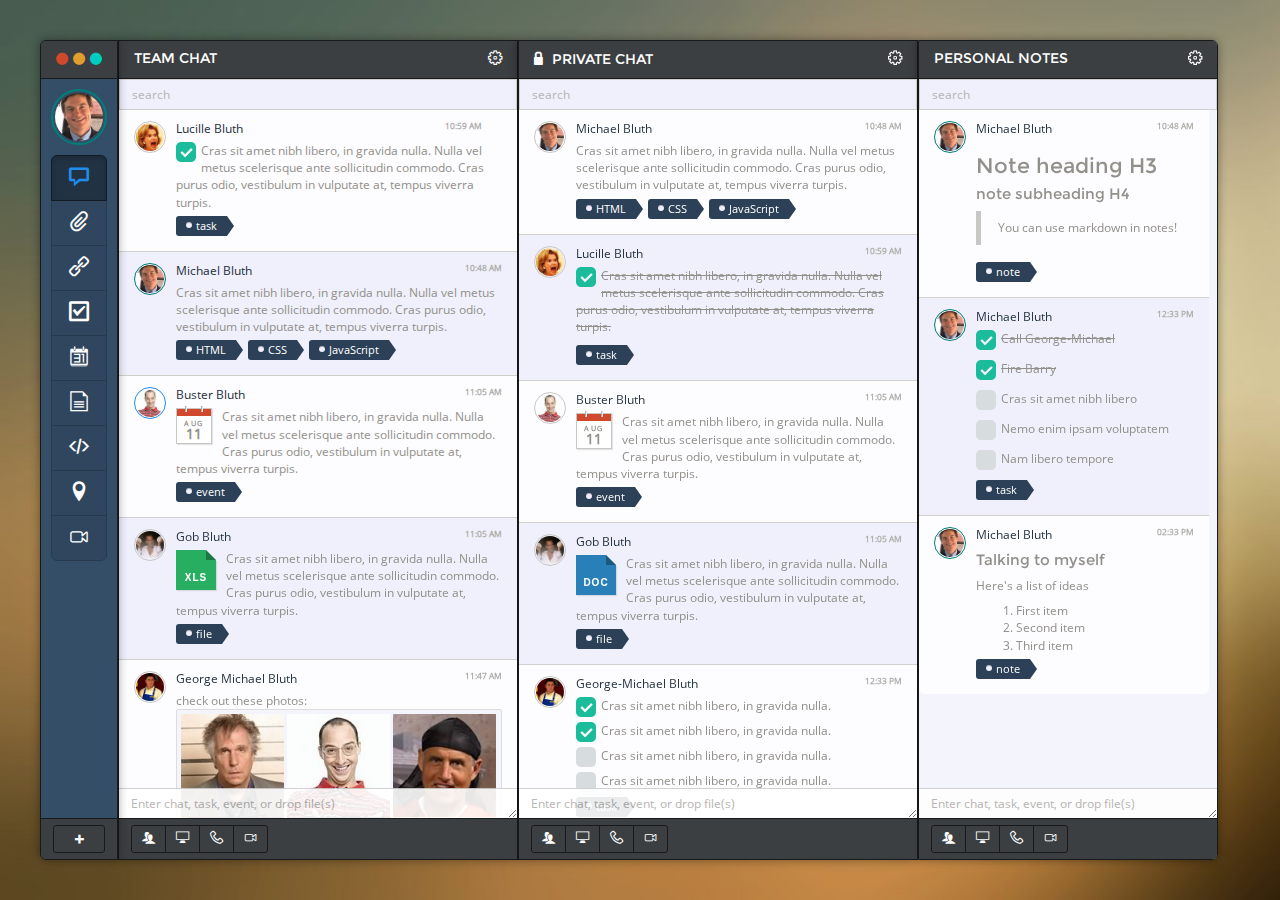
==== index.html @ 3a6a5def "Update new column and title" ====
<!DOCTYPE html>
<html lang="en">
<head>
	<meta charset="utf-8">
	<meta name="viewport" content="width=device-width, initial-scale=1.0">
	<meta name="description" content="">
	<meta name="author" content="">
	<title>Silo</title>
	<link href="assets/css/application.css" rel="stylesheet">
	
	<!-- HTML5 shim and Respond.js IE8 support of HTML5 elements and media queries -->
	<!--[if lt IE 9]>
	<script src="assets/js/html5shiv.js"></script>
	<script src="assets/js/respond/respond.min.js"></script>
	<![endif]-->
	<link rel="apple-touch-icon-precomposed" sizes="144x144" href="assets/ico/apple-touch-icon-144-precomposed.png">
	<link rel="apple-touch-icon-precomposed" sizes="114x114" href="assets/ico/apple-touch-icon-114-precomposed.png">
	<link rel="apple-touch-icon-precomposed" sizes="72x72" href="assets/ico/apple-touch-icon-72-precomposed.png">
	<link rel="apple-touch-icon-precomposed" href="assets/ico/apple-touch-icon-57-precomposed.png">
	<link href="assets/ico/favicon.png" rel="shortcut icon" type="image/x-icon" />
	<script src="assets/js/modernizr.custom.js"></script>
	<script src="https://google-code-prettify.googlecode.com/svn/loader/run_prettify.js?lang=css&skin=desert"></script>
</head>
<body class="no-touch">
	
	<!-- begin content -->
	<div class="content">
		
		<div id="sortable" class="row">
			<!-- begin column -->
			<div class="col-xs-sidebar">
				<div class="panel panel-inverse panel-primary-body">
					<div class="panel-heading clearfix">
						<div class="btn-toolbar btn-controls text-center">
							<div class="btn-group">
								<a href="#"><span aria-hidden="true" class="icon-circle-2 text-danger"></span></a>
							</div>
							<div class="btn-group">
								<a href="#"><span aria-hidden="true" class="icon-circle-2 text-warning"></span></a>
							</div>
							<div class="btn-group">
								<a href="#"><span aria-hidden="true" class="icon-circle-2 text-success-light"></span></a>
							</div>
						</div>
					</div>
					<div class="panel-body text-center" style="width:100%">
						<a href="#" class="panel-avatar">
							<img class="img-circle img-user img-active" src="assets/images/avatars/michael_128.jpg" width="100%" alt="...">
						</a>
						<div class="btn-group-vertical push-top-sm">
							<a href="#" class="btn btn-primary btn-lg active"><span aria-hidden="true" class="icon-bubble text-20"></span></a>
							<a href="#" class="btn btn-primary btn-lg"><span aria-hidden="true" class="icon-attachment text-20"></span></a>
							<a href="#" class="btn btn-primary btn-lg"><span aria-hidden="true" class="icon-link text-20"></span></a>
							<a href="#" class="btn btn-primary btn-lg"><span aria-hidden="true" class="icon-checkbox-checked-2 text-20"></span></a>
							<a href="#" class="btn btn-primary btn-lg"><span aria-hidden="true" class="icon-calendar text-20"></span></a>
							<a href="#" class="btn btn-primary btn-lg"><span aria-hidden="true" class="icon-file-3 text-20"></span></a>
							<a href="#" class="btn btn-primary btn-lg"><span aria-hidden="true" class="icon-code text-20"></span></a>
							<a href="#" class="btn btn-primary btn-lg"><span aria-hidden="true" class="icon-location text-20"></span></a>
							<a href="#" class="btn btn-primary btn-lg"><span aria-hidden="true" class="icon-camera text-20"></span></a>
						</div>
					</div>
					<div class="panel-footer">
						<div class="dropup">
							<a href=".slide-column" data-toggle="slide" class="btn btn-inverse btn-sm btn-block dropdown-toggle has-tooltip" title="New Silo" data-placement="bottom"><span aria-hidden="true" class="icon-plus text-md"></span></a>
						</div>
					</div>
				</div>
			</div>
			<!-- end column -->
			<!-- begin column -->
			<div class="col-xs-4 ui-state-default slide slide-column">
				<div class="panel panel-inverse">
					<div class="panel-heading clearfix">
						<div class="dropdown pull-right">
							<a data-toggle="dropdown" class="text-white" href="#"><span aria-hidden="true" class="icon-cog text-xl"></span></a>
							<ul class="dropdown-menu pull-right" role="menu" aria-labelledby="dLabel">
								<li><a href="#">Share Chat</a></li>
								<li><a href="#">Close Chat</a></li>
								<li class="divider"></li>
								<li><a href="#">Leave Chat</a></li>
							</ul>
						</div>
						<h3 class="panel-title">New Chat</h3>
					</div>
					<input type="search" placeholder="search" class="form-control" />
					<ul class="list-group list-group-striped papercut">
						<!-- begin item -->
						<li class="list-group-item list-group-item-1" style="display:none">
							<div class="media">
								<a href="#" class="pull-left">
									<img class="media-object img-circle img-default" src="assets/images/avatars/michael_128.jpg" width="32" alt="...">
								</a>
								<div class="media-body">
									<a href="#" class="text-date">10:48 AM</a>
									<a href="#" class="media-heading">Michael Bluth</a>
									<div class="media-text">
										Cras sit amet nibh libero, in gravida nulla. Nulla vel metus scelerisque ante sollicitudin commodo. Cras purus odio, vestibulum in vulputate at, tempus viverra turpis.
									</div>
									<ul class="tags">
										<li><a href="#" class="tag">HTML</a></li>
									</ul>
								</div>
							</div>
						</li>
						<!-- end item -->
					</ul>
					<textarea class="form-1 form-control magic-box" data-toggle="tooltip" data-placement="bottom" title="Use the @ sign for member names and # sign for tags" rows="5" placeholder="Enter chat, task, event, or drop file(s)"></textarea>
					<div class="datepick-2"></div>
					<div class="panel-footer">
						<div class="btn-group">
							<a href="#modal-users" data-toggle="modal" class="btn btn-inverse btn-sm has-tooltip" title="Add or remove users" data-placement="bottom"><span aria-hidden="true" class="icon-users text-xl"></span></a>
							<a href="#modal-users" data-toggle="modal" class="btn btn-inverse btn-sm has-tooltip" title="Share screen" data-placement="bottom"><span aria-hidden="true" class="icon-screen text-xl"></span></a>
							<a href="#modal-users" data-toggle="modal" class="btn btn-inverse btn-sm has-tooltip" title="Start hangout voice" data-placement="bottom"><span aria-hidden="true" class="icon-phone text-xl"></span></a>
							<a href="#modal-users" data-toggle="modal" class="btn btn-inverse btn-sm has-tooltip" title="Start hangout video" data-placement="bottom"><span aria-hidden="true" class="icon-camera text-xl"></span></a>
						</div>
					</div>
				</div>
			</div>
			<!-- end column -->
			<!-- begin column -->
			<div class="col-xs-4 ui-state-default">
				<div class="panel panel-inverse">
					<div class="panel-heading clearfix">
						<div class="dropdown pull-right">
							<a data-toggle="dropdown" class="text-white" href="#"><span aria-hidden="true" class="icon-cog text-xl"></span></a>
							<ul class="dropdown-menu pull-right" role="menu" aria-labelledby="dLabel">
								<li><a href="#">Share Chat</a></li>
								<li><a href="#">Close Chat</a></li>
								<li class="divider"></li>
								<li><a href="#">Leave Chat</a></li>
							</ul>
						</div>
						<h3 class="panel-title">Team Chat</h3>
					</div>
					<input type="search" placeholder="search" class="form-control" />
					<ul class="list-group list-group-striped papercut">
						<!-- begin item -->
						<li class="list-group-item">
							<div class="media">
								<a href="#" class="pull-left">
									<img class="media-object img-circle img-default" src="assets/images/avatars/lucille_128.jpg" width="32" alt="...">
								</a>
								<div class="media-body">
									<div class="dropdown pull-right">
										<a data-toggle="dropdown" class="btn btn-xs btn-none btn-details" href="#"><span aria-hidden="true" class="icon-angle-down"></span></a>
										<ul class="dropdown-menu pull-right text-md" role="menu" aria-labelledby="dLabel">
											<li><a href="#">Share Chat</a></li>
											<li><a href="#">Close Chat</a></li>
											<li class="divider"></li>
											<li><a href="#">Leave Chat</a></li>
										</ul>
									</div>
									<a href="#" class="text-date">10:59 AM</a>
									<a href="#" class="media-heading">Lucille Bluth</a>
									<div class="media-text">
										<input type="checkbox" checked />
										Cras sit amet nibh libero, in gravida nulla. Nulla vel metus scelerisque ante sollicitudin commodo. Cras purus odio, vestibulum in vulputate at, tempus viverra turpis.
									</div>
									<ul class="tags">
										<li><a href="#" class="tag">task</a></li>
									</ul>
								</div>
							</div>
						</li>
						<!-- end item -->
						<!-- begin item -->
						<li class="list-group-item">
							<div class="media">
								<a href="#" class="pull-left">
									<img class="media-object img-circle img-active" src="assets/images/avatars/michael_128.jpg" width="32" alt="...">
								</a>
								<div class="media-body">
									<a href="#" class="text-date">10:48 AM</a>
									<a href="#" class="media-heading">Michael Bluth</a>
									<div class="media-text">
										Cras sit amet nibh libero, in gravida nulla. Nulla vel metus scelerisque ante sollicitudin commodo. Cras purus odio, vestibulum in vulputate at, tempus viverra turpis.
									</div>
									<ul class="tags">
										<li><a href="#" class="tag">HTML</a></li>
										<li><a href="#" class="tag">CSS</a></li>
										<li><a href="#" class="tag">JavaScript</a></li>
									</ul>
								</div>
							</div>
						</li>
						<!-- end item -->
						<!-- begin item -->
						<li class="list-group-item">
							<div class="media">
								<a href="#" class="pull-left">
									<img class="media-object img-circle img-available" src="assets/images/avatars/buster_128.jpg" width="32" alt="...">
								</a>
								<div class="media-body">
									<a href="#" class="text-date">11:05 AM</a>
									<a href="#" class="media-heading">Buster Bluth</a>
									<div class="media-text">
										<div class="event pull-left">
											<span class="month">Aug</span>
											<span class="day">11</span>
											<span class="year">2013</span>
										</div>
										Cras sit amet nibh libero, in gravida nulla. Nulla vel metus scelerisque ante sollicitudin commodo. Cras purus odio, vestibulum in vulputate at, tempus viverra turpis.
									</div>
									<ul class="tags">
										<li><a href="#" class="tag">event</a></li>
									</ul>
								</div>
							</div>
						</li>
						<!-- end item -->
						<!-- begin item -->
						<li class="list-group-item">
							<div class="media">
								<a href="#" class="pull-left">
									<img class="media-object img-circle img-default" src="assets/images/avatars/gob_128.jpg" width="32" alt="...">
								</a>
								<div class="media-body">
									<a href="#" class="text-date">11:05 AM</a>
									<a href="#" class="media-heading">Gob Bluth</a>
									<div class="media-text">
										<a href="#" class="file-type file-type-xls pull-left">
											xls
										</a>
										Cras sit amet nibh libero, in gravida nulla. Nulla vel metus scelerisque ante sollicitudin commodo. Cras purus odio, vestibulum in vulputate at, tempus viverra turpis.
									</div>
									<ul class="tags">
										<li><a href="#" class="tag">file</a></li>
									</ul>
								</div>
							</div>
						</li>
						<!-- end item -->
						<!-- begin item -->
						<li class="list-group-item">
							<div class="media">
								<a href="#" class="pull-left">
									<img class="media-object img-circle img-default" src="assets/images/avatars/george-michael_128.jpg" width="32" alt="...">
								</a>
								<div class="media-body">
									<a href="#" class="text-date">11:47 AM</a>
									<a href="#" class="media-heading">George Michael Bluth</a>
									<div class="media-text">
										check out these photos:
										<div id="links" class="thumbnail">
											<a href="assets/images/avatars/barry_128.jpg" title="Barry">
												<img src="assets/images/avatars/barry_128.jpg" alt="Barry">
											</a>
											<a href="assets/images/avatars/buster_128.jpg" title="Buster">
												<img src="assets/images/avatars/buster_128.jpg" alt="Buster">
											</a>
											<a href="assets/images/avatars/george_128.jpg" title="George">
												<img src="assets/images/avatars/george_128.jpg" alt="George">
											</a>
											<a href="assets/images/avatars/george-michael_128.jpg" title="George Michael">
												<img src="assets/images/avatars/george-michael_128.jpg" alt="George Michael">
											</a>
											<a href="assets/images/avatars/gob_128.jpg" title="Gob">
												<img src="assets/images/avatars/gob_128.jpg" alt="Gob">
											</a>
											<a href="assets/images/avatars/lucille_128.jpg" title="Lucille">
												<img src="assets/images/avatars/lucille_128.jpg" alt="Lucille">
											</a>
											<a href="assets/images/avatars/tobias_128.jpg" title="Tobias">
												<img src="assets/images/avatars/tobias_128.jpg" alt="Tobias">
											</a>
											<a href="assets/images/avatars/maeby_128.jpg" title="Maeby">
												<img src="assets/images/avatars/maeby_128.jpg" alt="Maeby">
											</a>
										</div>
									</div>
								</div>
							</div>
						</li>
						<!-- end item -->
						<!-- begin item -->
						<li class="list-group-item">
							<div class="media">
								<a href="#" class="pull-left">
									<img class="media-object img-circle img-default" src="assets/images/avatars/george-michael_128.jpg" width="32" alt="...">
								</a>
								<div class="media-body">
									<a href="#" class="text-date">12:33 PM</a>
									<a href="#" class="media-heading">George-Michael Bluth</a>
									<div class="media-text">
										<ul class="list-unstyled list-tasks">
											<li>
												<input type="checkbox" checked />
												Cras sit amet nibh libero, in gravida nulla.
											</li>
											<li>
												<input type="checkbox" checked />
												Cras sit amet nibh libero, in gravida nulla.
											</li>
											<li>
												<input type="checkbox" />
												Cras sit amet nibh libero, in gravida nulla.
											</li>
											<li>
												<input type="checkbox" />
												Cras sit amet nibh libero, in gravida nulla.
											</li>
										</ul>
									</div>
									<ul class="tags">
										<li><a href="#" class="tag">task</a></li>
									</ul>
								</div>
							</div>
						</li>
						<!-- end item -->
						<!-- begin item -->
						<li class="list-group-item">
							<div class="media">
								<a href="#" class="pull-left">
									<img class="media-object img-circle img-available" src="assets/images/avatars/lucille_128.jpg" width="32" alt="...">
								</a>
								<div class="media-body">
									<div class="dropdown pull-right">
										<a data-toggle="dropdown" class="btn btn-xs btn-none btn-details" href="#"><span aria-hidden="true" class="icon-angle-down"></span></a>
										<ul class="dropdown-menu pull-right text-md" role="menu" aria-labelledby="dLabel">
											<li><a href="#">Share Chat</a></li>
											<li><a href="#">Close Chat</a></li>
											<li class="divider"></li>
											<li><a href="#">Leave Chat</a></li>
										</ul>
									</div>
									<a href="#" class="text-date">10:59 AM</a>
									<a href="#" class="media-heading">Lucille Bluth</a>
									<div class="media-text">
										<input type="checkbox" checked />
										Cras sit amet nibh libero, in gravida nulla. Nulla vel metus scelerisque ante sollicitudin commodo. Cras purus odio, vestibulum in vulputate at, tempus viverra turpis.
									</div>
									<ul class="tags">
										<li><a href="#" class="tag">task</a></li>
									</ul>
								</div>
							</div>
						</li>
						<!-- end item -->
						<!-- begin item -->
						<li class="list-group-item">
							<div class="media">
								<a href="#" class="pull-left">
									<img class="media-object img-circle img-active" src="assets/images/avatars/michael_128.jpg" width="32" alt="...">
								</a>
								<div class="media-body">
									<a href="#" class="text-date">10:47 AM</a>
									<a href="#" class="media-heading">Michael Bluth</a>
									<div class="media-text">
										he actually made a site:
										<div class="thumbnail">
											<div class="thumbnail-embed">
												<img src="http://www.panelsonpages.com/wp-content/uploads/2013/04/bob-loblaw.png" />
											</div>
											<div class="caption">
												<div>
													<a href="http://bobloblawslawblog.com/">Bob Loblaw's Law Blog</a>
												</div>
												<a href="http://bobloblawslawblog.com/" class="text-sm text-muted">bobloblawslawblog.com</a>
												<div class="text-muted text-sm">
													You don't need double talk; you need Bob Loblaw. Bob Loblaw is a no-nonsense attorney who is always in the company of his stenographer secretary who records all of his meetings.
												</div>
											</div>
										</div>
									</div>
									<ul class="tags">
										<li><a href="#" class="tag">HTML</a></li>
										<li><a href="#" class="tag">CSS</a></li>
										<li><a href="#" class="tag">JavaScript</a></li>
									</ul>
								</div>
							</div>
						</li>
						<!-- end item -->
						<!-- begin item -->
						<li class="list-group-item">
							<div class="media">
								<a href="#" class="pull-left">
									<img class="media-object img-circle img-default" src="assets/images/avatars/michael_128.jpg" width="32" alt="...">
								</a>
								<div class="media-body">
									<a href="#" class="text-date">10:48 AM</a>
									<a href="#" class="media-heading">Michael Bluth</a>
									<div class="media-text">
										Cras sit amet nibh libero, in gravida nulla. Nulla vel metus scelerisque ante sollicitudin commodo. Cras purus odio, vestibulum in vulputate at, tempus viverra turpis.
									</div>
									<ul class="tags">
										<li><a href="#" class="tag">HTML</a></li>
										<li><a href="#" class="tag">CSS</a></li>
										<li><a href="#" class="tag">JavaScript</a></li>
									</ul>
								</div>
							</div>
						</li>
						<!-- end item -->
						<!-- begin item -->
						<li class="list-group-item">
							<div class="media">
								<a href="#" class="pull-left">
									<img class="media-object img-circle img-default" src="assets/images/avatars/george-michael_128.jpg" width="32" alt="...">
								</a>
								<div class="media-body">
									<a href="#" class="text-date">11:02 AM</a>
									<a href="#" class="media-heading">George Michael Bluth</a>
									<div class="media-text">
										Here's some sample less css code:
										<pre class="prettyprint text-sm">
.event {
	background: #fff;
	border: 1px solid @gray-lighter;
	.box-shadow (1px 1px 1px  rgba(0,0,0, 0.1));
	font-size: 100%;
	font-weight: bold;
	margin-bottom: 0;
	float: left;
	position: relative;

	&.pull-left {
		margin-right: 5px;
	}
}</pre>
										<span style="display:none" class="clippy pull-right">
.event {
	background: #fff;
	border: 1px solid @gray-lighter;
	.box-shadow (1px 1px 1px  rgba(0,0,0, 0.1));
	font-size: 100%;
	font-weight: bold;
	margin-bottom: 0;
	float: left;
	position: relative;

	&.pull-left {
		margin-right: 5px;
	}
}
										</span>
									</div>
									<ul class="tags">
										<li><a href="#" class="tag">less</a></li>
										<li><a href="#" class="tag">css</a></li>
									</ul>
								</div>
							</div>
						</li>
						<!-- end item -->
						<!-- begin item -->
						<li class="list-group-item">
							<div class="media">
								<a href="#" class="pull-left">
									<img class="media-object img-circle img-default" src="assets/images/avatars/buster_128.jpg" width="32" alt="...">
								</a>
								<div class="media-body">
									<a href="#" class="text-date">11:05 AM</a>
									<a href="#" class="media-heading">Buster Bluth</a>
									<div class="media-text">
										<div class="event pull-left">
											<span class="month">Sep</span>
											<span class="day">21</span>
											<span class="year">2013</span>
										</div>
										Cras sit amet nibh libero, in gravida nulla. Nulla vel metus scelerisque ante sollicitudin commodo. Cras purus odio, vestibulum in vulputate at, tempus viverra turpis.
									</div>
									<ul class="tags">
										<li><a href="#" class="tag">event</a></li>
									</ul>
								</div>
							</div>
						</li>
						<!-- end item -->
						<!-- begin item -->
						<li class="list-group-item">
							<div class="media">
								<a href="#" class="pull-left">
									<img class="media-object img-circle img-default" src="assets/images/avatars/george_128.jpg" width="32" alt="...">
								</a>
								<div class="media-body">
									<a href="#" class="text-date">11:05 AM</a>
									<a href="#" class="media-heading">George Bluth</a>
									<div class="media-text">
										<a href="#" class="file-type file-type-ppt pull-left">
											ppt
										</a>
										Cras sit amet nibh libero, in gravida nulla. Nulla vel metus scelerisque ante sollicitudin commodo. Cras purus odio, vestibulum in vulputate at, tempus viverra turpis.
									</div>
									<ul class="tags">
										<li><a href="#" class="tag">file</a></li>
									</ul>
								</div>
							</div>
						</li>
						<!-- end item -->
					</ul>
					<textarea class="form-control magic-box" data-toggle="tooltip" data-placement="bottom" title="Use the @ sign for member names and # sign for tags" rows="5" placeholder="Enter chat, task, event, or drop file(s)"></textarea>
					<div class="datepick-1"></div>
					<div class="panel-footer">
						<div class="btn-group">
							<a href="#modal-users" data-toggle="modal" class="btn btn-inverse btn-sm has-tooltip" title="Add or remove users" data-placement="bottom"><span aria-hidden="true" class="icon-users text-xl"></span></a>
							<a href="#modal-users" data-toggle="modal" class="btn btn-inverse btn-sm has-tooltip" title="Share screen" data-placement="bottom"><span aria-hidden="true" class="icon-screen text-xl"></span></a>
							<a href="#modal-users" data-toggle="modal" class="btn btn-inverse btn-sm has-tooltip" title="Start hangout voice" data-placement="bottom"><span aria-hidden="true" class="icon-phone text-xl"></span></a>
							<a href="#modal-users" data-toggle="modal" class="btn btn-inverse btn-sm has-tooltip" title="Start hangout video" data-placement="bottom"><span aria-hidden="true" class="icon-camera text-xl"></span></a>
						</div>
					</div>
				</div>
			</div>
			<!-- end column -->
			<!-- begin column -->
			<div class="col-xs-4 ui-state-default">
				<div class="panel panel-inverse">
					<div class="panel-heading clearfix">
						<div class="dropdown pull-right">
							<a data-toggle="dropdown" class="text-white" href="#"><span aria-hidden="true" class="icon-cog text-xl"></span></a>
							<ul class="dropdown-menu pull-right" role="menu" aria-labelledby="dLabel">
								<li><a href="#">Share Chat</a></li>
								<li><a href="#">Close Chat</a></li>
								<li class="divider"></li>
								<li><a href="#">Leave Chat</a></li>
							</ul>
						</div>
						<h3 class="panel-title"><span aria-hidden="true" class="icon-lock"></span> Private Chat</h3>
					</div>
					<input type="search" placeholder="search" class="form-control" />
					<ul class="list-group list-group-striped papercut">
						<!-- begin item -->
						<li class="list-group-item">
							<div class="media">
								<a href="#" class="pull-left">
									<img class="media-object img-circle img-default" src="assets/images/avatars/michael_128.jpg" width="32" alt="...">
								</a>
								<div class="media-body">
									<a href="#" class="text-date">10:48 AM</a>
									<a href="#" class="media-heading">Michael Bluth</a>
									<div class="media-text">
										Cras sit amet nibh libero, in gravida nulla. Nulla vel metus scelerisque ante sollicitudin commodo. Cras purus odio, vestibulum in vulputate at, tempus viverra turpis.
									</div>
									<ul class="tags">
										<li><a href="#" class="tag">HTML</a></li>
										<li><a href="#" class="tag">CSS</a></li>
										<li><a href="#" class="tag">JavaScript</a></li>
									</ul>
								</div>
							</div>
						</li>
						<!-- end item -->
						<!-- begin item -->
						<li class="list-group-item">
							<div class="media">
								<a href="#" class="pull-left">
									<img class="media-object img-circle img-default" src="assets/images/avatars/lucille_128.jpg" width="32" alt="...">
								</a>
								<div class="media-body">
									<a href="#" class="text-date">10:59 AM</a>
									<a href="#" class="media-heading">Lucille Bluth</a>
									<div class="media-text">
										<label class="text-checked">
										<input type="checkbox" checked />
										Cras sit amet nibh libero, in gravida nulla. Nulla vel metus scelerisque ante sollicitudin commodo. Cras purus odio, vestibulum in vulputate at, tempus viverra turpis.
										</label>
									</div>
									<ul class="tags">
										<li><a href="#" class="tag">task</a></li>
									</ul>
								</div>
							</div>
						</li>
						<!-- end item -->
						<!-- begin item -->
						<li class="list-group-item">
							<div class="media">
								<a href="#" class="pull-left">
									<img class="media-object img-circle img-default" src="assets/images/avatars/buster_128.jpg" width="32" alt="...">
								</a>
								<div class="media-body">
									<a href="#" class="text-date">11:05 AM</a>
									<a href="#" class="media-heading">Buster Bluth</a>
									<div class="media-text">
										<div class="event pull-left">
											<span class="month">Aug</span>
											<span class="day">11</span>
											<span class="year">2013</span>
										</div>
										Cras sit amet nibh libero, in gravida nulla. Nulla vel metus scelerisque ante sollicitudin commodo. Cras purus odio, vestibulum in vulputate at, tempus viverra turpis.
									</div>
									<ul class="tags">
										<li><a href="#" class="tag">event</a></li>
									</ul>
								</div>
							</div>
						</li>
						<!-- end item -->
						<!-- begin item -->
						<li class="list-group-item">
							<div class="media">
								<a href="#" class="pull-left">
									<img class="media-object img-circle img-default" src="assets/images/avatars/gob_128.jpg" width="32" alt="...">
								</a>
								<div class="media-body">
									<a href="#" class="text-date">11:05 AM</a>
									<a href="#" class="media-heading">Gob Bluth</a>
									<div class="media-text">
										<a href="#" class="file-type file-type-doc pull-left">
											doc
										</a>
										Cras sit amet nibh libero, in gravida nulla. Nulla vel metus scelerisque ante sollicitudin commodo. Cras purus odio, vestibulum in vulputate at, tempus viverra turpis.
									</div>
									<ul class="tags">
										<li><a href="#" class="tag">file</a></li>
									</ul>
								</div>
							</div>
						</li>
						<!-- end item -->
						<!-- begin item -->
						<li class="list-group-item">
							<div class="media">
								<a href="#" class="pull-left">
									<img class="media-object img-circle img-default" src="assets/images/avatars/george-michael_128.jpg" width="32" alt="...">
								</a>
								<div class="media-body">
									<a href="#" class="text-date">12:33 PM</a>
									<a href="#" class="media-heading">George-Michael Bluth</a>
									<div class="media-text">
										<ul class="list-unstyled list-tasks">
											<li>
												<input type="checkbox" checked />
												Cras sit amet nibh libero, in gravida nulla.
											</li>
											<li>
												<input type="checkbox" checked />
												Cras sit amet nibh libero, in gravida nulla.
											</li>
											<li>
												<input type="checkbox" />
												Cras sit amet nibh libero, in gravida nulla.
											</li>
											<li>
												<input type="checkbox" />
												Cras sit amet nibh libero, in gravida nulla.
											</li>
										</ul>
									</div>
									<ul class="tags">
										<li><a href="#" class="tag">task</a></li>
									</ul>
								</div>
							</div>
						</li>
						<!-- end item -->
						<!-- begin item -->
						<li class="list-group-item">
							<div class="media">
								<a href="#" class="pull-left">
									<img class="media-object img-circle img-default" src="assets/images/avatars/lindsay_128.jpg" width="32" alt="...">
								</a>
								<div class="media-body">
									<a href="#" class="text-date">05:43 PM</a>
									<a href="#" class="media-heading">Lindsay Bluth</a>
									<div class="media-text">
										check out this awesome image:
										<div class="thumbnail">
											<div class="thumbnail-embed">
												<img src="http://www.weeatfilms.com/wp-content/uploads/2013/06/Gob-Tobias-and-Lindsay-in-Arrested-Development-Season-4.jpg" />
											</div>
											<div class="caption">
												<a href="http://www.weeatfilms.com/wp-content/uploads/2013/06/Gob-Tobias-and-Lindsay-in-Arrested-Development-Season-4.jpg" class="text-sm text-muted">http://www.weeatfilms.com/...Gob-Tobias-and-Lindsay-in-Arrested-Development-Season-4.jpg</a>
											</div>
										</div>
									</div>
									<ul class="tags">
										<li><a href="#" class="tag">task</a></li>
									</ul>
								</div>
							</div>
						</li>
						<!-- end item -->
					</ul>
					<textarea class="form-control magic-box" data-toggle="tooltip" data-placement="bottom" title="Use the @ sign for member names and # sign for tags" rows="5" placeholder="Enter chat, task, event, or drop file(s)"></textarea>
					<div class="datepick-2"></div>
					<div class="panel-footer">
						<div class="btn-group">
							<a href="#modal-users" data-toggle="modal" class="btn btn-inverse btn-sm has-tooltip" title="Add or remove users" data-placement="bottom"><span aria-hidden="true" class="icon-users text-xl"></span></a>
							<a href="#modal-users" data-toggle="modal" class="btn btn-inverse btn-sm has-tooltip" title="Share screen" data-placement="bottom"><span aria-hidden="true" class="icon-screen text-xl"></span></a>
							<a href="#modal-users" data-toggle="modal" class="btn btn-inverse btn-sm has-tooltip" title="Start hangout voice" data-placement="bottom"><span aria-hidden="true" class="icon-phone text-xl"></span></a>
							<a href="#modal-users" data-toggle="modal" class="btn btn-inverse btn-sm has-tooltip" title="Start hangout video" data-placement="bottom"><span aria-hidden="true" class="icon-camera text-xl"></span></a>
						</div>
					</div>
				</div>
			</div>
			<!-- end column -->
			<!-- begin column -->
			<div class="col-xs-3 ui-state-default">
				<div class="panel panel-inverse">
					<div class="panel-heading clearfix">
						<div class="dropdown pull-right">
							<a data-toggle="dropdown" class="text-white" href="#"><span aria-hidden="true" class="icon-cog text-xl"></span></a>
							<ul class="dropdown-menu pull-right" role="menu" aria-labelledby="dLabel">
								<li><a href="#">Share Chat</a></li>
								<li><a href="#">Close Chat</a></li>
								<li class="divider"></li>
								<li><a href="#">Leave Chat</a></li>
							</ul>
						</div>
						<h3 class="panel-title">Personal Notes</h3>
					</div>
					<input type="search" placeholder="search" class="form-control" />
					<ul class="list-group list-group-striped papercut">
						<!-- begin item -->
						<li class="list-group-item">
							<div class="media">
								<a href="#" class="pull-left">
									<img class="media-object img-circle img-active" src="assets/images/avatars/michael_128.jpg" width="32" alt="...">
								</a>
								<div class="media-body">
									<a href="#" class="text-date">10:48 AM</a>
									<a href="#" class="media-heading">Michael Bluth</a>
									<div class="media-text">
										<h3>Note heading H3</h3>
										<h4>note subheading H4</h4>
										<blockquote>You can use markdown in notes!</blockquote>
									</div>
									<ul class="tags">
										<li><a href="#" class="tag">note</a></li>
									</ul>
								</div>
							</div>
						</li>
						<!-- end item -->
						<!-- begin item -->
						<li class="list-group-item">
							<div class="media">
								<a href="#" class="pull-left">
									<img class="media-object img-circle img-active" src="assets/images/avatars/michael_128.jpg" width="32" alt="...">
								</a>
								<div class="media-body">
									<a href="#" class="text-date">12:33 PM</a>
									<a href="#" class="media-heading">Michael Bluth</a>
									<div class="media-text">
										<ul class="list-unstyled list-tasks">
											<li>
												<label class="text-checked">
													<input type="checkbox" checked />
													Call George-Michael
												</label>
											</li>
											<li>
												<label class="text-checked">
													<input type="checkbox" checked />
													Fire Barry
												</label>
											</li>
											<li>
												<label>
													<input type="checkbox" />
													Cras sit amet nibh libero
												</label>
											</li>
											<li>
												<label>
													<input type="checkbox" />
													Nemo enim ipsam voluptatem
												</label>
											</li>
											<li>
												<label>
													<input type="checkbox" />
													Nam libero tempore
												</label>
											</li>
										</ul>
									</div>
									<ul class="tags">
										<li><a href="#" class="tag">task</a></li>
									</ul>
								</div>
							</div>
						</li>
						<!-- end item -->
						<!-- begin item -->
						<li class="list-group-item">
							<div class="media">
								<a href="#" class="pull-left">
									<img class="media-object img-circle img-active" src="assets/images/avatars/michael_128.jpg" width="32" alt="...">
								</a>
								<div class="media-body">
									<a href="#" class="text-date">02:33 PM</a>
									<a href="#" class="media-heading">Michael Bluth</a>
									<div class="media-text">
										<h4>Talking to myself</h4>
										<p>Here's a list of ideas</p>
										<ol>
											<li>First item</li>
											<li>Second item</li>
											<li>Third item</li>
										</ol>
									</div>
									<ul class="tags">
										<li><a href="#" class="tag">note</a></li>
									</ul>
								</div>
							</div>
						</li>
						<!-- end item -->
					</ul>
					<textarea class="form-control magic-box" data-toggle="tooltip" data-placement="bottom" title="Use the @ sign for member names and # sign for tags" rows="5" placeholder="Enter chat, task, event, or drop file(s)"></textarea>
					<div class="datepick-2"></div>
					<div class="panel-footer">
						<div class="btn-group">
							<a href="#modal-users" data-toggle="modal" class="btn btn-inverse btn-sm has-tooltip" title="Add or remove users" data-placement="bottom"><span aria-hidden="true" class="icon-users text-xl"></span></a>
							<a href="#modal-users" data-toggle="modal" class="btn btn-inverse btn-sm has-tooltip" title="Share screen" data-placement="bottom"><span aria-hidden="true" class="icon-screen text-xl"></span></a>
							<a href="#modal-users" data-toggle="modal" class="btn btn-inverse btn-sm has-tooltip" title="Start hangout voice" data-placement="bottom"><span aria-hidden="true" class="icon-phone text-xl"></span></a>
							<a href="#modal-users" data-toggle="modal" class="btn btn-inverse btn-sm has-tooltip" title="Start hangout video" data-placement="bottom"><span aria-hidden="true" class="icon-camera text-xl"></span></a>
						</div>
					</div>
				</div>
			</div>
			<!-- end column -->
		</div>
	</div>
	<!-- end content -->

	<!-- begin sidebar -->
	<div class="sidebar">
		<div class="sidebar-heading">
			<a class="sidebar-toggle pull-right btn btn-none btn-lg"><span aria-hidden="true" class="icon-cancel-circle"></span></a>
			<a class="sidebar-brand" href="#"><span aria-hidden="true" class="icon-health icon-distilleree"></span> DISTILLER.ee</a>
		</div>
		<ul class="nav nav-stacked">
			<li class="active"><a href="index.html"><span aria-hidden="true" class="icon-dashboard text-primary"></span> Dashboard</a></li>
			<li class=""><a href="sources.html"><span aria-hidden="true" class="icon-cube4 text-danger"></span> Data Sources</a></li>
			<li class=""><a href="metrics.html"><span aria-hidden="true" class="icon-chart text-info"></span> Metrics</a></li>
			<li class=""><a href="users.html"><span aria-hidden="true" class="icon-users text-warning"></span> Users</a></li>
		</ul>
		<hr />
	</div>
	<!-- end sidebar -->

	<!-- begin modal -->
	<div class="modal fade modal-chat-1">
		<div class="modal-dialog">
			<div class="modal-content">
				<div class="modal-header">
					<div class="media">
						<a class="pull-left" href="#">
							<img class="media-object img-circle img-default" src="assets/images/avatars/tobias_128.jpg" alt="..." width="28">
						</a>
						<div class="media-body">
							<button type="button" class="close" data-dismiss="modal" aria-hidden="true">&times;</button>
							<h4>Tobias Funke</h4>
						</div>
					</div>
				</div>
				<div class="modal-body">
					<h5 class="text-large">Well, Michael, you really are quite the Cupid, aren’t you? I tell you, you can sink your arrow into my buttocks any time.</h5>
					<div class="text-muted">12:48 PM - 9/09/2013</div>
				</div>
			</div>
		</div>
	</div>
	<!-- end modal -->
	<script src="assets/js/jquery.js"></script>
	<script src="assets/js/bootstrap.min.js"></script>
	<script src="assets/js/application.js"></script>

	<script>
		$(".form-1").focusout(function(){
			$('.list-group-item-1').toggle()
			event.preventDefault();
		});
	</script>

	<link href="assets/icheck/flat/green.css" rel="stylesheet">
	<script src="assets/js/jquery.icheck.min.js"></script>
	<script>
	$(document).ready(function(){
		$('input[type=checkbox], input[type=radio]').iCheck({
			checkboxClass: 'icheckbox_flat-green',
			radioClass: 'iradio_flat-green',
			increaseArea: '20%' // optional
		});
	});
	</script>
	<script>
		$("label").click(function(){
			$(this).toggleClass("text-checked");
		});
	</script>
	<link href="assets/css/stroll.min.css" rel="stylesheet">
	<script src="assets/js/stroll.min.js"></script>
	<script>
		$(function() {
			stroll.bind( '.list-group' );
		});
	</script>

	<script src="assets/js/jquery-ui.custom.min.js"></script>
	<script>
		$(function() {
			$( "#sortable" ).sortable({ handle: ".panel-heading" });
			$( "#sortable" ).disableSelection();
		});
	</script>
</body>
</html>
---- assets/icheck/flat/green.css ----
/* iCheck plugin Flat skin, green
----------------------------------- */
.icheckbox_flat-green,
.iradio_flat-green {
    display: block;
    margin: 0;
    padding: 0;
    width: 20px;
    height: 20px;
    background: url(green.png) no-repeat;
    border: none;
    cursor: pointer;
}

.icheckbox_flat-green {
    background-position: 0 0;
}
    .icheckbox_flat-green.checked {
        background-position: -22px 0;
    }
    .icheckbox_flat-green.disabled {
        background-position: -44px 0;
        cursor: default;
    }
    .icheckbox_flat-green.checked.disabled {
        background-position: -66px 0;
    }

.iradio_flat-green {
    background-position: -88px 0;
}
    .iradio_flat-green.checked {
        background-position: -110px 0;
    }
    .iradio_flat-green.disabled {
        background-position: -132px 0;
        cursor: default;
    }
    .iradio_flat-green.checked.disabled {
        background-position: -154px 0;
    }

/* Retina support */
@media only screen and (-webkit-min-device-pixel-ratio: 1.5),
       only screen and (-moz-min-device-pixel-ratio: 1.5),
       only screen and (-o-min-device-pixel-ratio: 3/2),
       only screen and (min-device-pixel-ratio: 1.5) {
    .icheckbox_flat-green,
    .iradio_flat-green {
        background-image: url(green@2x.png);
        -webkit-background-size: 176px 22px;
        background-size: 176px 22px;
    }
}
---- assets/css/stroll.min.css ----
/*!
 * stroll.js 1.2 - CSS scroll effects
 * http://lab.hakim.se/scroll-effects
 * MIT licensed
 * 
 * Copyright (C) 2012 Hakim El Hattab, http://hakim.se
 */.cards{-webkit-perspective:300px;-moz-perspective:300px;-ms-perspective:300px;-o-perspective:300px;perspective:300px;-webkit-perspective-origin:50% 50%;-moz-perspective-origin:50% 50%;-ms-perspective-origin:50% 50%;-o-perspective-origin:50% 50%;perspective-origin:50% 50%}
.cards li{-webkit-transition:all 600ms ease;-moz-transition:all 600ms ease;-ms-transition:all 600ms ease;-o-transition:all 600ms ease;transition:all 600ms ease;-webkit-transform-origin:100% 50%;-moz-transform-origin:100% 50%;-ms-transform-origin:100% 50%;-o-transform-origin:100% 50%;transform-origin:100% 50%}
.cards li.past{-webkit-transform:translate3d(0,-100px,-100px) rotateX(-90deg);-moz-transform:translate3d(0,-100px,-100px) rotateX(-90deg);-ms-transform:translate3d(0,-100px,-100px) rotateX(-90deg);-o-transform:translate3d(0,-100px,-100px) rotateX(-90deg);transform:translate3d(0,-100px,-100px) rotateX(-90deg)}
.cards li.future{-webkit-transform:translate3d(0,100px,-100px) rotateX(90deg);-moz-transform:translate3d(0,100px,-100px) rotateX(90deg);-ms-transform:translate3d(0,100px,-100px) rotateX(90deg);-o-transform:translate3d(0,100px,-100px) rotateX(90deg);transform:translate3d(0,100px,-100px) rotateX(90deg)}
.grow li{-webkit-transition:all 600ms ease;-moz-transition:all 600ms ease;-ms-transition:all 600ms ease;-o-transition:all 600ms ease;transition:all 600ms ease;-webkit-transform-origin:50% 50%;-moz-transform-origin:50% 50%;-ms-transform-origin:50% 50%;-o-transform-origin:50% 50%;transform-origin:50% 50%}
.grow li.past{-webkit-transform:scale(0.01);-moz-transform:scale(0.01);-ms-transform:scale(0.01);-o-transform:scale(0.01);transform:scale(0.01)}.grow li.future{-webkit-transform:scale(0.01);-moz-transform:scale(0.01);-ms-transform:scale(0.01);-o-transform:scale(0.01);transform:scale(0.01)}
.flip{-webkit-perspective:400px;-moz-perspective:400px;-ms-perspective:400px;-o-perspective:400px;perspective:400px;-webkit-perspective-origin:50% 50%;-moz-perspective-origin:50% 50%;-ms-perspective-origin:50% 50%;-o-perspective-origin:50% 50%;perspective-origin:50% 50%}
.flip li{-webkit-transition:all 600ms ease,opacity 300ms ease;-moz-transition:all 600ms ease;-ms-transition:all 600ms ease,opacity 300ms ease;-o-transition:all 600ms ease,opacity 300ms ease;transition:all 600ms ease,opacity 300ms ease;-webkit-transform-origin:0 0;-moz-transform-origin:0 0;-ms-transform-origin:0 0;-o-transform-origin:0 0;transform-origin:0 0}
.flip li.past{opacity:0;-webkit-transform-origin:0 100%;-moz-transform-origin:0 100%;-ms-transform-origin:0 100%;-o-transform-origin:0 100%;transform-origin:0 100%;-webkit-transform:rotateX(80deg);-moz-transform:rotateX(80deg);-ms-transform:rotateX(80deg);-o-transform:rotateX(80deg);transform:rotateX(80deg)}
.flip li.future{opacity:0;-webkit-transform:rotateX(-80deg);-moz-transform:rotateX(-80deg);-ms-transform:rotateX(-80deg);-o-transform:rotateX(-80deg);transform:rotateX(-80deg)}
.fly{-webkit-perspective:400px;-moz-perspective:400px;-ms-perspective:400px;-o-perspective:400px;perspective:400px;-webkit-perspective-origin:50% 50%;-moz-perspective-origin:50% 50%;-ms-perspective-origin:50% 50%;-o-perspective-origin:50% 50%;perspective-origin:50% 50%}
.fly li{-webkit-transition:all 600ms ease,opacity 300ms ease;-moz-transition:all 600ms ease;-ms-transition:all 600ms ease,opacity 300ms ease;-o-transition:all 600ms ease,opacity 300ms ease;transition:all 600ms ease,opacity 300ms ease;-webkit-transform-origin:50% 50% -50px;-moz-transform-origin:50% 50% -50px;-ms-transform-origin:50% 50% -50px;-o-transform-origin:50% 50% -50px;transform-origin:50% 50% -50px}
.fly li.past{opacity:0;-webkit-transform:rotateX(180deg);-moz-transform:rotateX(180deg);-ms-transform:rotateX(180deg);-o-transform:rotateX(180deg);transform:rotateX(180deg)}
.fly li.future{opacity:0;-webkit-transform:rotateX(-180deg);-moz-transform:rotateX(-180deg);-ms-transform:rotateX(-180deg);-o-transform:rotateX(-180deg);transform:rotateX(-180deg)}
.fly-simplified{-webkit-perspective:300px;-moz-perspective:300px;-ms-perspective:300px;-o-perspective:300px;perspective:300px;-webkit-perspective-origin:50% 50%;-moz-perspective-origin:50% 50%;-ms-perspective-origin:50% 50%;-o-perspective-origin:50% 50%;perspective-origin:50% 50%}
.fly-simplified li{-webkit-transition:all 600ms ease;-moz-transition:all 600ms ease;-ms-transition:all 600ms ease;-o-transition:all 600ms ease;transition:all 600ms ease;-webkit-transform-origin:100% 50%;-moz-transform-origin:100% 50%;-ms-transform-origin:100% 50%;-o-transform-origin:100% 50%;transform-origin:100% 50%}
.fly-simplified li.past{-webkit-transform:translate3d(0,-100px,-100px) rotateX(90deg);-moz-transform:translate3d(0,-100px,-100px) rotateX(90deg);-ms-transform:translate3d(0,-100px,-100px) rotateX(90deg);-o-transform:translate3d(0,-100px,-100px) rotateX(90deg);transform:translate3d(0,-100px,-100px) rotateX(90deg)}
.fly-simplified li.future{-webkit-transform:translate3d(0,100px,-100px) rotateX(-90deg);-moz-transform:translate3d(0,100px,-100px) rotateX(-90deg);-ms-transform:translate3d(0,100px,-100px) rotateX(-90deg);-o-transform:translate3d(0,100px,-100px) rotateX(-90deg);transform:translate3d(0,100px,-100px) rotateX(-90deg)}
.fly-reverse{-webkit-perspective:400px;-moz-perspective:400px;-ms-perspective:400px;-o-perspective:400px;perspective:400px;-webkit-perspective-origin:50% 50%;-moz-perspective-origin:50% 50%;-ms-perspective-origin:50% 50%;-o-perspective-origin:50% 50%;perspective-origin:50% 50%}
.fly-reverse li{-webkit-transition:all 600ms ease,opacity 300ms ease;-moz-transition:all 600ms ease;-ms-transition:all 600ms ease,opacity 300ms ease;-o-transition:all 600ms ease,opacity 300ms ease;transition:all 600ms ease,opacity 300ms ease;-webkit-transform-origin:50% 50% -50px;-moz-transform-origin:50% 50% -50px;-ms-transform-origin:50% 50% -50px;-o-transform-origin:50% 50% -50px;transform-origin:50% 50% -50px}
.fly-reverse li.past{opacity:0;-webkit-transform:rotateX(-180deg);-moz-transform:rotateX(-180deg);-ms-transform:rotateX(-180deg);-o-transform:rotateX(-180deg);transform:rotateX(-180deg)}
.fly-reverse li.future{opacity:0;-webkit-transform:rotateX(180deg);-moz-transform:rotateX(180deg);-ms-transform:rotateX(180deg);-o-transform:rotateX(180deg);transform:rotateX(180deg)}
.skew{-webkit-perspective:600px;-moz-perspective:600px;-ms-perspective:600px;-o-perspective:600px;perspective:600px;-webkit-perspective-origin:0 50%;-moz-perspective-origin:0 50%;-ms-perspective-origin:0 50%;-o-perspective-origin:0 50%;perspective-origin:0 50%}
.skew li{-webkit-transition:all 600ms ease,opacity 200ms ease;-moz-transition:all 600ms ease;-ms-transition:all 600ms ease;-o-transition:all 600ms ease;transition:all 600ms ease;-webkit-transform-origin:0 0;-moz-transform-origin:0 0;-ms-transform-origin:0 0;-o-transform-origin:0 0;transform-origin:0 0}
.skew li.past{-webkit-transform:skewY(30deg);-moz-transform:skewY(30deg);-ms-transform:skewY(30deg);-o-transform:skewY(30deg);transform:skewY(30deg)}.skew li.future{z-index:0;-webkit-transform:skewY(-30deg);-moz-transform:skewY(-30deg);-ms-transform:skewY(-30deg);-o-transform:skewY(-30deg);transform:skewY(-30deg)}
.helix{-webkit-perspective:600px;-moz-perspective:600px;-ms-perspective:600px;-o-perspective:600px;perspective:600px;-webkit-perspective-origin:50% 50%;-moz-perspective-origin:50% 50%;-ms-perspective-origin:50% 50%;-o-perspective-origin:50% 50%;perspective-origin:50% 50%}
.helix li{-webkit-transition:all 600ms ease,opacity 200ms ease;-moz-transition:all 600ms ease;-ms-transition:all 600ms ease,opacity 200ms ease;-o-transition:all 600ms ease,opacity 200ms ease;transition:all 600ms ease,opacity 200ms ease;-webkit-transform-origin:50% 50%;-moz-transform-origin:50% 50%;-ms-transform-origin:50% 50%;-o-transform-origin:50% 50%;transform-origin:50% 50%}
.helix li.past{opacity:0;-webkit-transform:rotateY(180deg);-moz-transform:rotateY(180deg);-ms-transform:rotateY(180deg);-o-transform:rotateY(180deg);transform:rotateY(180deg)}
.helix li.future{opacity:0;-webkit-transform:rotateY(-180deg);-moz-transform:rotateY(-180deg);-ms-transform:rotateY(-180deg);-o-transform:rotateY(-180deg);transform:rotateY(-180deg)}
.wave li{-webkit-transition:all 600ms cubic-bezier(0.260,0.860,0.440,0.985);-moz-transition:all 600ms cubic-bezier(0.260,0.860,0.440,0.985);-ms-transition:all 600ms cubic-bezier(0.260,0.860,0.440,0.985);-o-transition:all 600ms cubic-bezier(0.260,0.860,0.440,0.985);transition:all 600ms cubic-bezier(0.260,0.860,0.440,0.985)}
.wave li.past{-webkit-transform:translateX(-70%);-moz-transform:translateX(-70%);-ms-transform:translateX(-70%);-o-transform:translateX(-70%);transform:translateX(-70%)}
.wave li.future{-webkit-transform:translateX(-70%);-moz-transform:translateX(-70%);-ms-transform:translateX(-70%);-o-transform:translateX(-70%);transform:translateX(-70%)}
.fan li{-webkit-transition:all 600ms cubic-bezier(0.390,0.575,0.565,1.000);-moz-transition:all 600ms cubic-bezier(0.390,0.575,0.565,1.000);-ms-transition:all 600ms cubic-bezier(0.390,0.575,0.565,1.000);-o-transition:all 600ms cubic-bezier(0.390,0.575,0.565,1.000);transition:all 600ms cubic-bezier(0.390,0.575,0.565,1.000);-webkit-transform-origin:0 0;-moz-transform-origin:0 0;-ms-transform-origin:0 0;-o-transform-origin:0 0;transform-origin:0 0}
.fan li.past{-webkit-transform:rotate(-60deg);-moz-transform:rotate(-60deg);-ms-transform:rotate(-60deg);-o-transform:rotate(-60deg);transform:rotate(-60deg)}
.fan li.future{-webkit-transform:rotate(70deg);-moz-transform:rotate(70deg);-ms-transform:rotate(70deg);-o-transform:rotate(70deg);transform:rotate(70deg)}
.tilt{-webkit-perspective:800px;-moz-perspective:800px;-ms-perspective:800px;-o-perspective:800px;perspective:800px;-webkit-perspective-origin:50% 50%;-moz-perspective-origin:50% 50%;-ms-perspective-origin:50% 50%;-o-perspective-origin:50% 50%;perspective-origin:50% 50%}
.tilt li{position:relative;-webkit-transition:all 1000ms cubic-bezier(0.260,0.860,0.440,0.985),opacity 300ms ease;-moz-transition:all 1000ms cubic-bezier(0.260,0.860,0.440,0.985);-ms-transition:all 1000ms cubic-bezier(0.260,0.860,0.440,0.985),opacity 300ms ease;-o-transition:all 1000ms cubic-bezier(0.260,0.860,0.440,0.985),opacity 300ms ease;transition:all 1000ms cubic-bezier(0.260,0.860,0.440,0.985),opacity 300ms ease}
.tilt li.past{opacity:0;-webkit-transform:translateY(100%) translateZ(-200px);-moz-transform:translateY(100%) translateZ(-200px);-ms-transform:translateY(100%) translateZ(-200px);-o-transform:translateY(100%) translateZ(-200px);transform:translateY(100%) translateZ(-200px)}
.tilt li.future{opacity:0;-webkit-transform:translateY(-100%) translateZ(-200px);-moz-transform:translateY(-100%) translateZ(-200px);-ms-transform:translateY(-100%) translateZ(-200px);-o-transform:translateY(-100%) translateZ(-200px);transform:translateY(-100%) translateZ(-200px)}
.curl{-webkit-perspective:600px;-moz-perspective:600px;-ms-perspective:600px;-o-perspective:600px;perspective:600px;-webkit-perspective-origin:0 50%;-moz-perspective-origin:0 50%;-ms-perspective-origin:0 50%;-o-perspective-origin:0 50%;perspective-origin:0 50%}
.curl li{-webkit-transition:all 600ms ease,opacity 200ms ease;-moz-transition:all 600ms ease;-ms-transition:all 600ms ease,opacity 200ms ease;-o-transition:all 600ms ease,opacity 200ms ease;transition:all 600ms ease,opacity 200ms ease;-webkit-transform-origin:0 0;-moz-transform-origin:0 0;-ms-transform-origin:0 0;-o-transform-origin:0 0;transform-origin:0 0;-webkit-backface-visibility:hidden;-moz-backface-visibility:hidden;-ms-backface-visibility:hidden;-o-backface-visibility:hidden;backface-visibility:hidden}
.curl li.past{opacity:0;-webkit-transform:rotateY(90deg);-moz-transform:rotateY(90deg);-ms-transform:rotateY(90deg);-o-transform:rotateY(90deg);transform:rotateY(90deg)}
.curl li.future{opacity:0;-webkit-transform:rotateY(90deg);-moz-transform:rotateY(90deg);-ms-transform:rotateY(90deg);-o-transform:rotateY(90deg);transform:rotateY(90deg)}
.papercut{-webkit-perspective:600px;-moz-perspective:600px;-ms-perspective:600px;-o-perspective:600px;perspective:600px;-webkit-perspective-origin:0;-moz-perspective-origin:0;-ms-perspective-origin:0;-o-perspective-origin:0;perspective-origin:0}
.papercut li{-webkit-transition:all 600ms ease;-moz-transition:all 600ms ease;-ms-transition:all 600ms ease;-o-transition:all 600ms ease;transition:all 600ms ease;-webkit-transform-origin:0 0;-moz-transform-origin:0 0;-ms-transform-origin:0 0;-o-transform-origin:0 0;transform-origin:0 0}
.papercut li.past{-webkit-transform:skewY(-30deg);-moz-transform:skewY(-30deg);-ms-transform:skewY(-30deg);-o-transform:skewY(-30deg);transform:skewY(-30deg)}
.papercut li.future{-webkit-transform:skewY(30deg);-moz-transform:skewY(30deg);-ms-transform:skewY(30deg);-o-transform:skewY(30deg);transform:skewY(30deg)}
.zipper li{-webkit-transition:all 600ms cubic-bezier(0.390,0.575,0.565,1.000);-moz-transition:all 600ms cubic-bezier(0.390,0.575,0.565,1.000);-ms-transition:all 600ms cubic-bezier(0.390,0.575,0.565,1.000);-o-transition:all 600ms cubic-bezier(0.390,0.575,0.565,1.000);transition:all 600ms cubic-bezier(0.390,0.575,0.565,1.000);-webkit-transform-origin:50% 0;-moz-transform-origin:50% 0;-ms-transform-origin:50% 0;-o-transform-origin:50% 0;transform-origin:50% 0}
.zipper li.past:nth-child(odd),.zipper li.future:nth-child(odd){-webkit-transform:translateX(80%);-moz-transform:translateX(80%);-ms-transform:translateX(80%);-o-transform:translateX(80%);transform:translateX(80%)}
.zipper li.past:nth-child(even),.zipper li.future:nth-child(even){-webkit-transform:translateX(-80%);-moz-transform:translateX(-80%);-ms-transform:translateX(-80%);-o-transform:translateX(-80%);transform:translateX(-80%)}
.fade li{-webkit-transition:opacity .35s ease-in-out;-moz-transition:opacity .35s ease-in-out;-ms-transition:opacity .35s ease-in-out;-o-transition:opacity .35s ease-in-out;transition:opacity .35s ease-in-out}
.fade li.past{opacity:0}.fade li.future{opacity:0}.twirl{-webkit-perspective:400px;-moz-perspective:400px;-ms-perspective:400px;-o-perspective:400px;perspective:400px;-webkit-perspective-origin:50% 50%;-moz-perspective-origin:50% 50%;-ms-perspective-origin:50% 50%;-o-perspective-origin:50% 50%;perspective-origin:50% 50%}
.twirl li{-webkit-transition:all 600ms ease,opacity 200ms ease;-moz-transition:all 600ms ease;-ms-transition:all 600ms ease,opacity 200ms ease;-o-transition:all 600ms ease,opacity 200ms ease;transition:all 600ms ease,opacity 200ms ease;-webkit-transform-origin:50% 50%;-moz-transform-origin:50% 50%;-ms-transform-origin:50% 50%;-o-transform-origin:50% 50%;transform-origin:50% 50%}
.twirl li.past{opacity:0;-webkit-transform:rotate3d(80,-70,10,180deg);-moz-transform:rotate3d(80,70,10,180deg);-ms-transform:rotate3d(80,70,10,180deg);-o-transform:rotate3d(80,70,10,180deg);transform:rotate3d(80,70,10,180deg)}
.twirl li.future{opacity:0;-webkit-transform:rotate3d(80,70,10,-180deg);-moz-transform:rotate3d(80,70,10,-180deg);-ms-transform:rotate3d(80,70,10,-180deg);-o-transform:rotate3d(80,70,10,-180deg);transform:rotate3d(80,70,10,-180deg)}
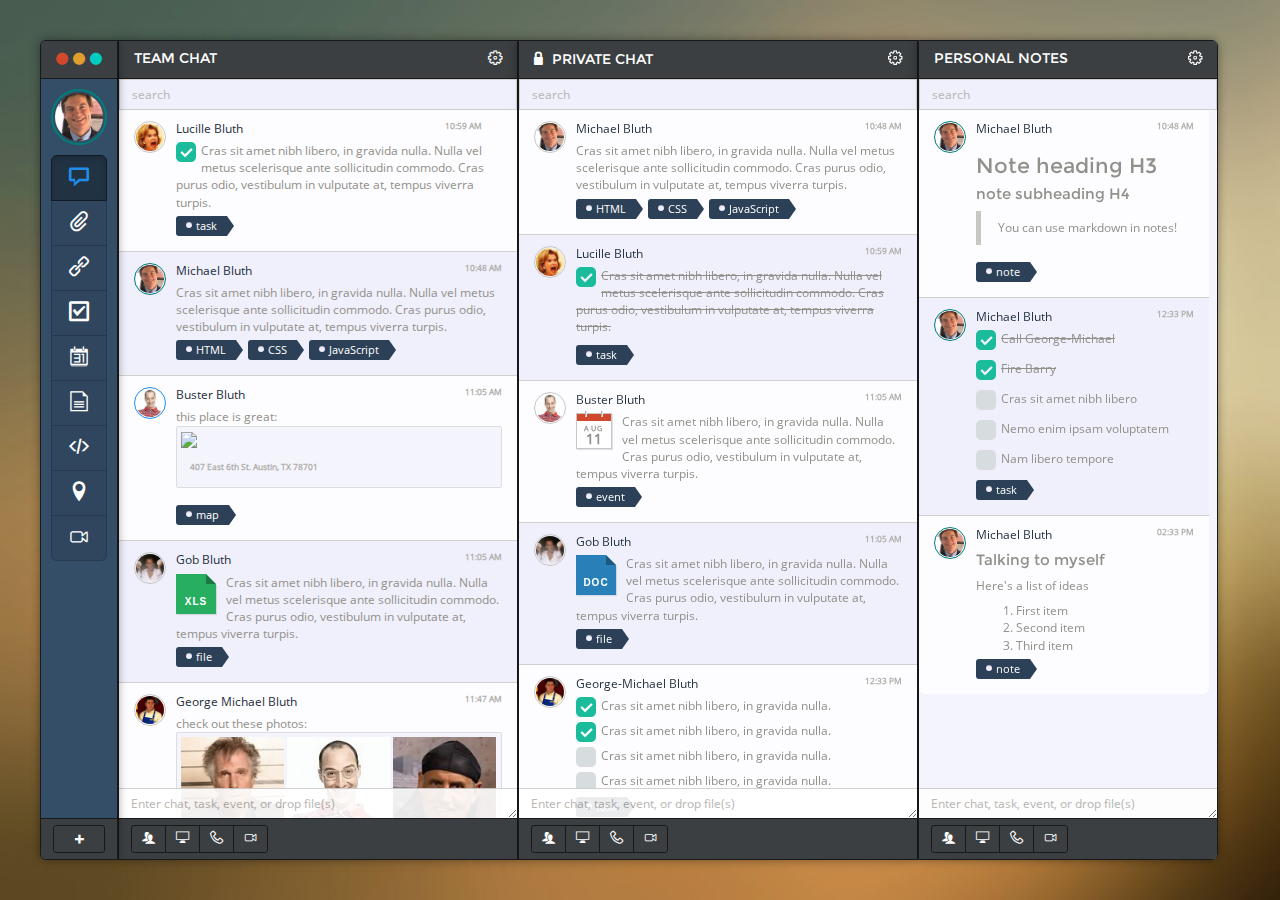
==== commit 0ae4a982: "Adding google map" ====
--- a/index.html
+++ b/index.html
@@ -194,15 +194,18 @@
 									<a href="#" class="text-date">11:05 AM</a>
 									<a href="#" class="media-heading">Buster Bluth</a>
 									<div class="media-text">
-										<div class="event pull-left">
-											<span class="month">Aug</span>
-											<span class="day">11</span>
-											<span class="year">2013</span>
+										this place is great: 
+									</div>
+									<div class="thumbnail">
+										<div class="thumbnail-embed">
+											<a href="https://www.google.com/maps/preview#!q=407+East+6th+Street%2C+Austin%2C+TX&data=!4m15!2m14!1m13!1s0x8644b5a7b29006c3%3A0xc54cf8fd6e2e7529!3m8!1m3!1d217579!2d-97.7534014!3d30.3077609!3m2!1i1192!2i758!4f13.1!4m2!3d30.26674!4d-97.73908" target="_blank"><img src="http://maps.googleapis.com/maps/api/staticmap?center=Library+Bar,Austin,TX&zoom=16&size=600x200&maptype=roadmap&sensor=false" width="100%" /></a>
 										</div>
-										Cras sit amet nibh libero, in gravida nulla. Nulla vel metus scelerisque ante sollicitudin commodo. Cras purus odio, vestibulum in vulputate at, tempus viverra turpis.
-									</div>
-									<ul class="tags">
-										<li><a href="#" class="tag">event</a></li>
+										<div class="caption">
+											<a href="https://www.google.com/maps/preview#!q=407+East+6th+Street%2C+Austin%2C+TX&data=!4m15!2m14!1m13!1s0x8644b5a7b29006c3%3A0xc54cf8fd6e2e7529!3m8!1m3!1d217579!2d-97.7534014!3d30.3077609!3m2!1i1192!2i758!4f13.1!4m2!3d30.26674!4d-97.73908" target="_blank" class="text-sm text-muted">407 East 6th St. Austin, TX 78701</a>
+										</div>
+									</div>
+									<ul class="tags">
+										<li><a href="#" class="tag">map</a></li>
 									</ul>
 								</div>
 							</div>
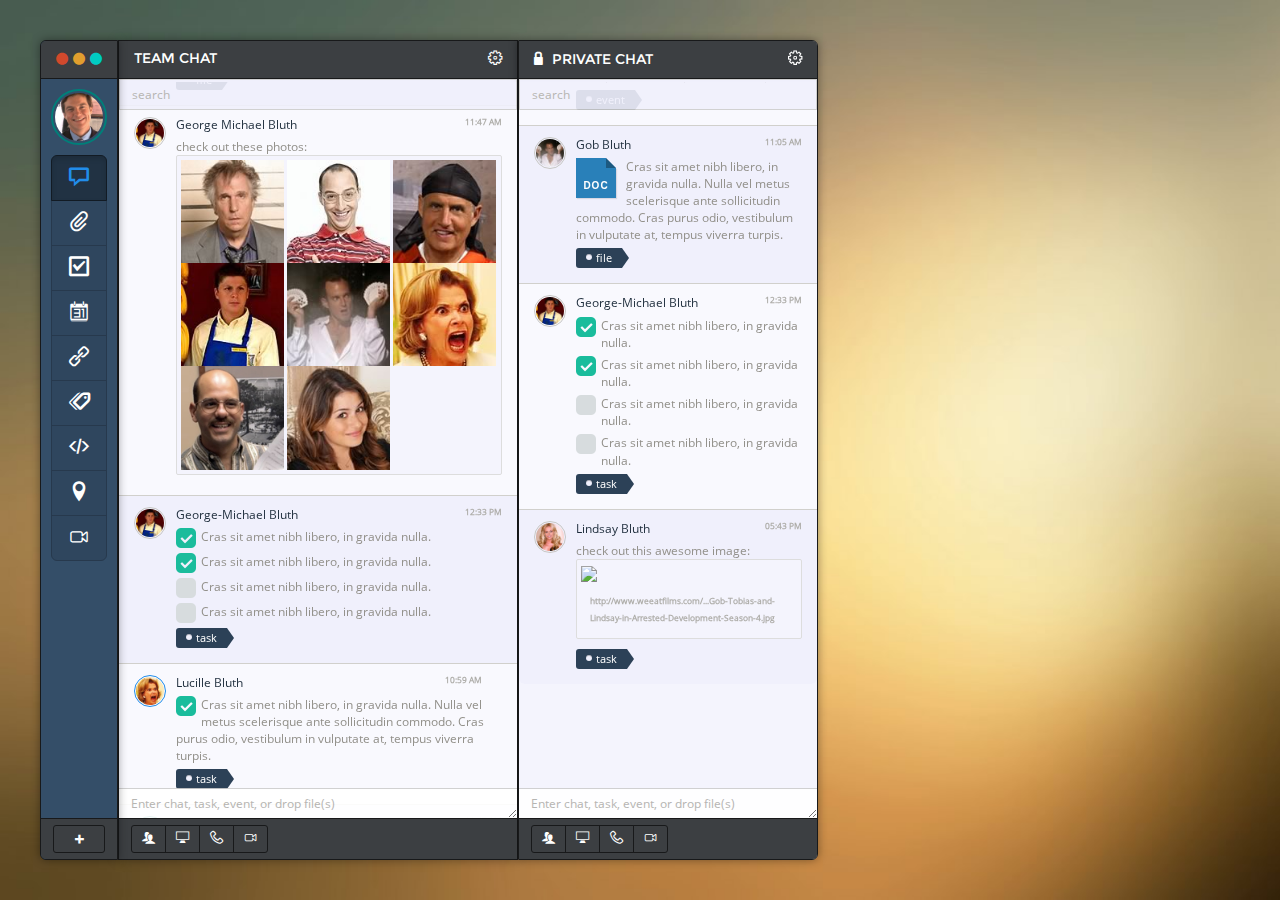
==== commit 59c35c1b: "Adding new columns, new users, at.js, calendar and a ton of other stuff" ====
--- a/index.html
+++ b/index.html
@@ -50,10 +50,10 @@
 						<div class="btn-group-vertical push-top-sm">
 							<a href="#" class="btn btn-primary btn-lg active"><span aria-hidden="true" class="icon-bubble text-20"></span></a>
 							<a href="#" class="btn btn-primary btn-lg"><span aria-hidden="true" class="icon-attachment text-20"></span></a>
-							<a href="#" class="btn btn-primary btn-lg"><span aria-hidden="true" class="icon-link text-20"></span></a>
 							<a href="#" class="btn btn-primary btn-lg"><span aria-hidden="true" class="icon-checkbox-checked-2 text-20"></span></a>
 							<a href="#" class="btn btn-primary btn-lg"><span aria-hidden="true" class="icon-calendar text-20"></span></a>
-							<a href="#" class="btn btn-primary btn-lg"><span aria-hidden="true" class="icon-file-3 text-20"></span></a>
+							<a href="#" class="btn btn-primary btn-lg"><span aria-hidden="true" class="icon-link text-20"></span></a>
+							<a href="#" class="btn btn-primary btn-lg"><span aria-hidden="true" class="icon-tags text-20"></span></a>
 							<a href="#" class="btn btn-primary btn-lg"><span aria-hidden="true" class="icon-code text-20"></span></a>
 							<a href="#" class="btn btn-primary btn-lg"><span aria-hidden="true" class="icon-location text-20"></span></a>
 							<a href="#" class="btn btn-primary btn-lg"><span aria-hidden="true" class="icon-camera text-20"></span></a>
@@ -80,10 +80,10 @@
 								<li><a href="#">Leave Chat</a></li>
 							</ul>
 						</div>
-						<h3 class="panel-title">New Chat</h3>
+						<h3 class="panel-title"><span class="editable">New Chat</span></h3>
 					</div>
 					<input type="search" placeholder="search" class="form-control" />
-					<ul class="list-group list-group-striped papercut">
+					<ul class="list-group list-group-striped papercut" style="width:100%">
 						<!-- begin item -->
 						<li class="list-group-item list-group-item-1" style="display:none">
 							<div class="media">
@@ -103,9 +103,46 @@
 							</div>
 						</li>
 						<!-- end item -->
+						<!-- begin item -->
+						<li class="list-group-item list-group-item-1" style="display:block;">
+							<div class="well well-sm text-center">
+								<p class="h3">New Chat</p>
+								<a href=".collapse-users" data-toggle="collapse" class="push-right-sm btn btn-sm btn-primary"><span aria-hidden="true" class="icon-users"></span> Add users</a>
+								or
+								<a href="#" class="toggle-textarea push-left-sm btn btn-sm btn-primary"><span aria-hidden="true" class="icon-bubbles"></span> Add content</a>
+								<div class="collapse collapse-users">
+									<hr />
+									<p class="h4 text-center">Add Users</p>
+									<input type="search" class="form-control push-bottom" placeholder="search users" />
+									<ul class="list-inline list-users clearfix">
+										<li class="col-xs-3"><a href="#"><img class="img-circle" src="assets/images/avatars/ann_128.jpg" width="64" alt="..."> <div class="text-sm text-truncate push-top-sm push-bottom-sm">Ann (Her?)</div></a></li>
+										<li class="col-xs-3"><a href="#"><img class="img-circle" src="assets/images/avatars/barry_128.jpg" width="64" alt="..."> <div class="text-sm text-truncate push-top-sm push-bottom-sm">Barry Zuckerhorn</div></a></li>
+										<li class="col-xs-3"><a href="#"><img class="img-circle" src="assets/images/avatars/buster_128.jpg" width="64" alt="..."> <div class="text-sm text-truncate push-top-sm push-bottom-sm">Buster Bluth</div></a></li>
+										<li class="col-xs-3"><a href="#"><img class="img-circle" src="assets/images/avatars/george-michael_128.jpg" width="64" alt="..."> <div class="text-sm text-truncate push-top-sm push-bottom-sm">George-Michael Bluth</div></a></li>
+										<li class="col-xs-3"><a href="#"><img class="img-circle" src="assets/images/avatars/gob_128.jpg" width="64" alt="..."> <div class="text-sm text-truncate push-top-sm push-bottom-sm">Gob Bluth</div></a></li>
+										<li class="col-xs-3"><a href="#"><img class="img-circle" src="assets/images/avatars/lindsay_128.jpg" width="64" alt="..."> <div class="text-sm text-truncate push-top-sm push-bottom-sm">Lindsay Bluth</div></a></li>
+										<li class="col-xs-3"><a href="#"><img class="img-circle" src="assets/images/avatars/lucille_128.jpg" width="64" alt="..."> <div class="text-sm text-truncate push-top-sm push-bottom-sm">Lucille Bluth</div></a></li>
+										<li class="col-xs-3"><a href="#"><img class="img-circle" src="assets/images/avatars/lucille2_128.jpg" width="64" alt="..."> <div class="text-sm text-truncate push-top-sm push-bottom-sm">Lucille #2</div></a></li>
+										<li class="col-xs-3"><a href="#"><img class="img-circle" src="assets/images/avatars/maeby_128.jpg" width="64" alt="..."> <div class="text-sm text-truncate push-top-sm push-bottom-sm">Maeby Bluth</div></a></li>
+										<li class="col-xs-3"><a href="#"><img class="img-circle" src="assets/images/avatars/ron_128.jpg" width="64" alt="..."> <div class="text-sm text-truncate push-top-sm push-bottom-sm">Ron Howard</div></a></li>
+										<li class="col-xs-3"><a href="#"><img class="img-circle" src="assets/images/avatars/tobias_128.jpg" width="64" alt="..."> <div class="text-sm text-truncate push-top-sm push-bottom-sm">Tobias Funke</div></a></li>
+										
+										
+										
+										<li class="col-xs-3"><a href="#"><img class="img-circle" src="assets/images/avatars/gob_128.jpg" width="64" alt="..."> <div class="text-sm text-truncate push-top-sm push-bottom-sm">Gob Bluth</div></a></li>
+										<li class="col-xs-3"><a href="#"><img class="img-circle" src="assets/images/avatars/lindsay_128.jpg" width="64" alt="..."> <div class="text-sm text-truncate push-top-sm push-bottom-sm">Lindsay Bluth</div></a></li>
+										<li class="col-xs-3"><a href="#"><img class="img-circle" src="assets/images/avatars/lucille_128.jpg" width="64" alt="..."> <div class="text-sm text-truncate push-top-sm push-bottom-sm">Lucille Bluth</div></a></li>
+										<li class="col-xs-3"><a href="#"><img class="img-circle" src="assets/images/avatars/maeby_128.jpg" width="64" alt="..."> <div class="text-sm text-truncate push-top-sm push-bottom-sm">Maeby Bluth</div></a></li>
+										<li class="col-xs-3"><a href="#"><img class="img-circle" src="assets/images/avatars/tobias_128.jpg" width="64" alt="..."> <div class="text-sm text-truncate push-top-sm push-bottom-sm">Tobias Funke</div></a></li>
+									</ul>
+									<a href=".collapse-users" data-toggle="collapse" class="btn btn-sm btn-block btn-success">Add users to this Silo</a>
+								</div>
+							</div>
+						</li>
+						<!-- end item -->
 					</ul>
 					<textarea class="form-1 form-control magic-box" data-toggle="tooltip" data-placement="bottom" title="Use the @ sign for member names and # sign for tags" rows="5" placeholder="Enter chat, task, event, or drop file(s)"></textarea>
-					<div class="datepick-2"></div>
+					<div class="datepick-1"></div>
 					<div class="panel-footer">
 						<div class="btn-group">
 							<a href="#modal-users" data-toggle="modal" class="btn btn-inverse btn-sm has-tooltip" title="Add or remove users" data-placement="bottom"><span aria-hidden="true" class="icon-users text-xl"></span></a>
@@ -494,8 +531,8 @@
 						</li>
 						<!-- end item -->
 					</ul>
-					<textarea class="form-control magic-box" data-toggle="tooltip" data-placement="bottom" title="Use the @ sign for member names and # sign for tags" rows="5" placeholder="Enter chat, task, event, or drop file(s)"></textarea>
-					<div class="datepick-1"></div>
+					<textarea class="form-2 form-control magic-box" data-toggle="tooltip" data-placement="bottom" title="Use the @ sign for member names and # sign for tags" rows="5" placeholder="Enter chat, task, event, or drop file(s)"></textarea>
+					<div class="datepick-2"></div>
 					<div class="panel-footer">
 						<div class="btn-group">
 							<a href="#modal-users" data-toggle="modal" class="btn btn-inverse btn-sm has-tooltip" title="Add or remove users" data-placement="bottom"><span aria-hidden="true" class="icon-users text-xl"></span></a>
@@ -508,7 +545,7 @@
 			</div>
 			<!-- end column -->
 			<!-- begin column -->
-			<div class="col-xs-4 ui-state-default">
+			<div class="col-xs-3 ui-state-default">
 				<div class="panel panel-inverse">
 					<div class="panel-heading clearfix">
 						<div class="dropdown pull-right">
@@ -677,8 +714,8 @@
 						</li>
 						<!-- end item -->
 					</ul>
-					<textarea class="form-control magic-box" data-toggle="tooltip" data-placement="bottom" title="Use the @ sign for member names and # sign for tags" rows="5" placeholder="Enter chat, task, event, or drop file(s)"></textarea>
-					<div class="datepick-2"></div>
+					<textarea class="form-3 form-control magic-box" data-toggle="tooltip" data-placement="bottom" title="Use the @ sign for member names and # sign for tags" rows="5" placeholder="Enter chat, task, event, or drop file(s)"></textarea>
+					<div class="datepick-3"></div>
 					<div class="panel-footer">
 						<div class="btn-group">
 							<a href="#modal-users" data-toggle="modal" class="btn btn-inverse btn-sm has-tooltip" title="Add or remove users" data-placement="bottom"><span aria-hidden="true" class="icon-users text-xl"></span></a>
@@ -690,133 +727,7 @@
 				</div>
 			</div>
 			<!-- end column -->
-			<!-- begin column -->
-			<div class="col-xs-3 ui-state-default">
-				<div class="panel panel-inverse">
-					<div class="panel-heading clearfix">
-						<div class="dropdown pull-right">
-							<a data-toggle="dropdown" class="text-white" href="#"><span aria-hidden="true" class="icon-cog text-xl"></span></a>
-							<ul class="dropdown-menu pull-right" role="menu" aria-labelledby="dLabel">
-								<li><a href="#">Share Chat</a></li>
-								<li><a href="#">Close Chat</a></li>
-								<li class="divider"></li>
-								<li><a href="#">Leave Chat</a></li>
-							</ul>
-						</div>
-						<h3 class="panel-title">Personal Notes</h3>
-					</div>
-					<input type="search" placeholder="search" class="form-control" />
-					<ul class="list-group list-group-striped papercut">
-						<!-- begin item -->
-						<li class="list-group-item">
-							<div class="media">
-								<a href="#" class="pull-left">
-									<img class="media-object img-circle img-active" src="assets/images/avatars/michael_128.jpg" width="32" alt="...">
-								</a>
-								<div class="media-body">
-									<a href="#" class="text-date">10:48 AM</a>
-									<a href="#" class="media-heading">Michael Bluth</a>
-									<div class="media-text">
-										<h3>Note heading H3</h3>
-										<h4>note subheading H4</h4>
-										<blockquote>You can use markdown in notes!</blockquote>
-									</div>
-									<ul class="tags">
-										<li><a href="#" class="tag">note</a></li>
-									</ul>
-								</div>
-							</div>
-						</li>
-						<!-- end item -->
-						<!-- begin item -->
-						<li class="list-group-item">
-							<div class="media">
-								<a href="#" class="pull-left">
-									<img class="media-object img-circle img-active" src="assets/images/avatars/michael_128.jpg" width="32" alt="...">
-								</a>
-								<div class="media-body">
-									<a href="#" class="text-date">12:33 PM</a>
-									<a href="#" class="media-heading">Michael Bluth</a>
-									<div class="media-text">
-										<ul class="list-unstyled list-tasks">
-											<li>
-												<label class="text-checked">
-													<input type="checkbox" checked />
-													Call George-Michael
-												</label>
-											</li>
-											<li>
-												<label class="text-checked">
-													<input type="checkbox" checked />
-													Fire Barry
-												</label>
-											</li>
-											<li>
-												<label>
-													<input type="checkbox" />
-													Cras sit amet nibh libero
-												</label>
-											</li>
-											<li>
-												<label>
-													<input type="checkbox" />
-													Nemo enim ipsam voluptatem
-												</label>
-											</li>
-											<li>
-												<label>
-													<input type="checkbox" />
-													Nam libero tempore
-												</label>
-											</li>
-										</ul>
-									</div>
-									<ul class="tags">
-										<li><a href="#" class="tag">task</a></li>
-									</ul>
-								</div>
-							</div>
-						</li>
-						<!-- end item -->
-						<!-- begin item -->
-						<li class="list-group-item">
-							<div class="media">
-								<a href="#" class="pull-left">
-									<img class="media-object img-circle img-active" src="assets/images/avatars/michael_128.jpg" width="32" alt="...">
-								</a>
-								<div class="media-body">
-									<a href="#" class="text-date">02:33 PM</a>
-									<a href="#" class="media-heading">Michael Bluth</a>
-									<div class="media-text">
-										<h4>Talking to myself</h4>
-										<p>Here's a list of ideas</p>
-										<ol>
-											<li>First item</li>
-											<li>Second item</li>
-											<li>Third item</li>
-										</ol>
-									</div>
-									<ul class="tags">
-										<li><a href="#" class="tag">note</a></li>
-									</ul>
-								</div>
-							</div>
-						</li>
-						<!-- end item -->
-					</ul>
-					<textarea class="form-control magic-box" data-toggle="tooltip" data-placement="bottom" title="Use the @ sign for member names and # sign for tags" rows="5" placeholder="Enter chat, task, event, or drop file(s)"></textarea>
-					<div class="datepick-2"></div>
-					<div class="panel-footer">
-						<div class="btn-group">
-							<a href="#modal-users" data-toggle="modal" class="btn btn-inverse btn-sm has-tooltip" title="Add or remove users" data-placement="bottom"><span aria-hidden="true" class="icon-users text-xl"></span></a>
-							<a href="#modal-users" data-toggle="modal" class="btn btn-inverse btn-sm has-tooltip" title="Share screen" data-placement="bottom"><span aria-hidden="true" class="icon-screen text-xl"></span></a>
-							<a href="#modal-users" data-toggle="modal" class="btn btn-inverse btn-sm has-tooltip" title="Start hangout voice" data-placement="bottom"><span aria-hidden="true" class="icon-phone text-xl"></span></a>
-							<a href="#modal-users" data-toggle="modal" class="btn btn-inverse btn-sm has-tooltip" title="Start hangout video" data-placement="bottom"><span aria-hidden="true" class="icon-camera text-xl"></span></a>
-						</div>
-					</div>
-				</div>
-			</div>
-			<!-- end column -->
+			
 		</div>
 	</div>
 	<!-- end content -->
@@ -894,7 +805,6 @@
 			stroll.bind( '.list-group' );
 		});
 	</script>
-
 	<script src="assets/js/jquery-ui.custom.min.js"></script>
 	<script>
 		$(function() {
@@ -902,5 +812,74 @@
 			$( "#sortable" ).disableSelection();
 		});
 	</script>
+
+	<link href="assets/css/bootstrap-editable.css" rel="stylesheet">
+	<script src="assets/js/bootstrap-editable.js"></script>
+	<script>
+		$(document).ready(function() {
+			//toggle `popup` / `inline` mode
+			$.fn.editable.defaults.mode = 'inline';     
+
+			//make class="editable" editable
+
+			$('.editable').editable({
+				showbuttons: false
+			});
+
+		});
+	</script>
+
+	<link rel="stylesheet" type="text/css" href="assets/css/jquery-ui.datepicker.css">
+	<script type='text/javascript'>//<![CDATA[
+		$(window).load(function(){
+			$('.form-1').keyup(function(){
+
+			txt = $(this);
+
+			if( txt.val().indexOf('date') >= 0 )
+				{
+					$('.datepick-1').datepicker({
+						onSelect: function(theDate) {
+						txt.val(txt.val().replace('date', theDate));
+						$(this).hide();
+					}
+					}).show();
+				}
+			});
+			$('.form-2').keyup(function(){
+
+			txt = $(this);
+
+			if( txt.val().indexOf('date') >= 0 )
+				{
+					$('.datepick-2').datepicker({
+						onSelect: function(theDate) {
+						txt.val(txt.val().replace('date', theDate));
+						$(this).hide();
+					}
+					}).show();
+				}
+			});
+			$('.form-3').keyup(function(){
+
+			txt = $(this);
+
+			if( txt.val().indexOf('date') >= 0 )
+				{
+					$('.datepick-3').datepicker({
+						onSelect: function(theDate) {
+						txt.val(txt.val().replace('date', theDate));
+						$(this).hide();
+					}
+					}).show();
+				}
+			});
+		});//]]>
+	</script>
+
+
+	<link rel="stylesheet" type="text/css" href="assets/css/jquery.atwho.css">
+	<script type="text/javascript" src="assets/js/jquery.atwho.min.js"></script>
+	<script type="text/javascript" src="assets/js/at.js"></script>
 </body>
 </html>
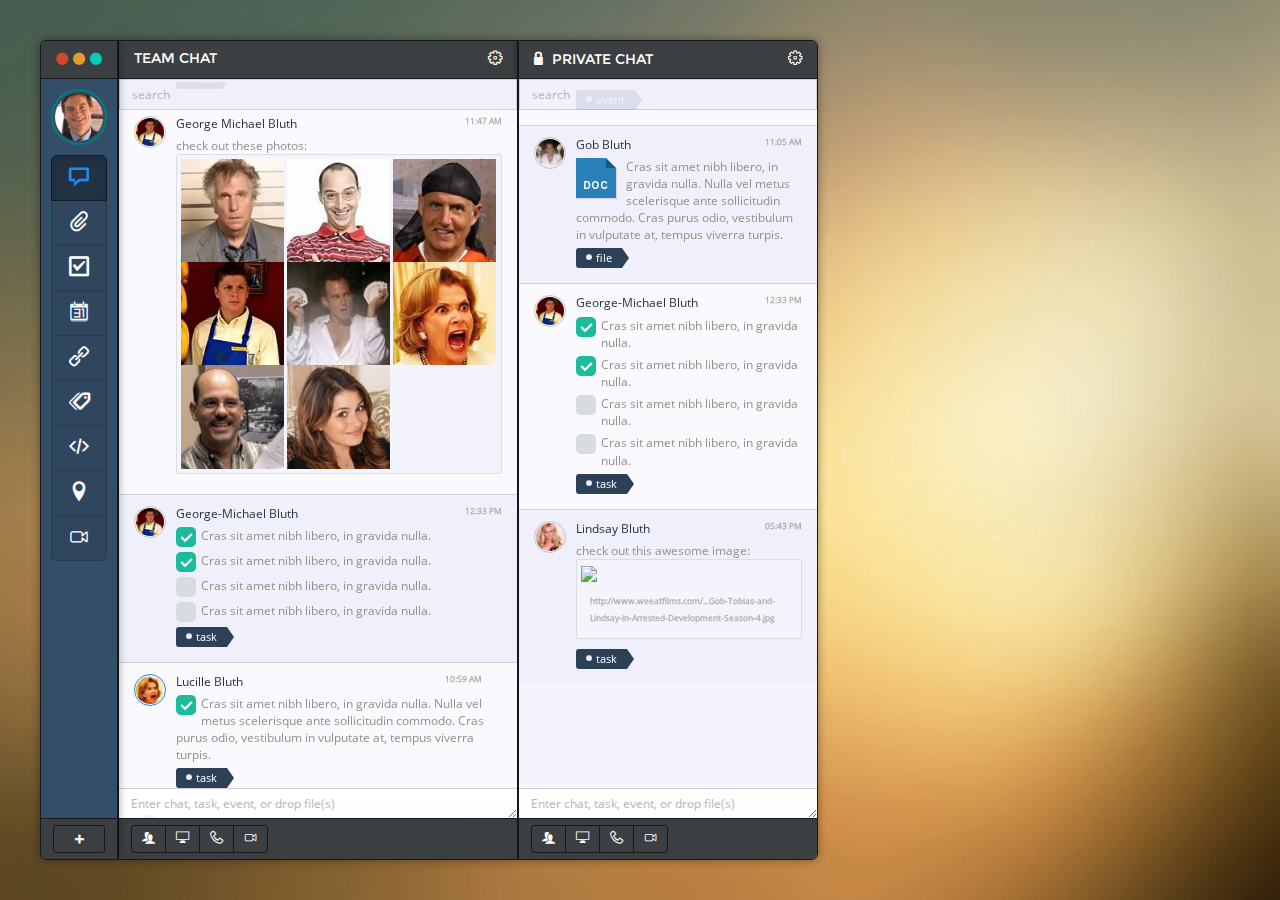
==== commit 1fbddf14: "Simulating a conversation" ====
--- a/index.html
+++ b/index.html
@@ -85,26 +85,23 @@
 					<input type="search" placeholder="search" class="form-control" />
 					<ul class="list-group list-group-striped papercut" style="width:100%">
 						<!-- begin item -->
-						<li class="list-group-item list-group-item-1" style="display:none">
-							<div class="media">
-								<a href="#" class="pull-left">
-									<img class="media-object img-circle img-default" src="assets/images/avatars/michael_128.jpg" width="32" alt="...">
-								</a>
-								<div class="media-body">
-									<a href="#" class="text-date">10:48 AM</a>
-									<a href="#" class="media-heading">Michael Bluth</a>
-									<div class="media-text">
-										Cras sit amet nibh libero, in gravida nulla. Nulla vel metus scelerisque ante sollicitudin commodo. Cras purus odio, vestibulum in vulputate at, tempus viverra turpis.
-									</div>
-									<ul class="tags">
-										<li><a href="#" class="tag">HTML</a></li>
-									</ul>
-								</div>
-							</div>
-						</li>
-						<!-- end item -->
-						<!-- begin item -->
-						<li class="list-group-item list-group-item-1" style="display:block;">
+						<li class="list-group-item toggle-item" style="display:none">
+							<a class="items-reveal btn btn-xs btn-default pull-right" data-dismiss="alert" href="#" aria-hidden="true">&times;</a>
+							<div class="well well-sm text-center push-bottom-none">
+								<p class="h3">6 users added to this Silo</p>
+								<ul class="list-inline clearfix">
+									<li class="col-xs-2"><a href="#"><img class="img-circle" src="assets/images/avatars/ann_128.jpg" width="100%" alt="..."></a></li>
+									<li class="col-xs-2"><a href="#"><img class="img-circle" src="assets/images/avatars/barry_128.jpg" width="100%" alt="..."></a></li>
+									<li class="col-xs-2"><a href="#"><img class="img-circle" src="assets/images/avatars/bob_128.jpg" width="100%" alt="..."></a></li>
+									<li class="col-xs-2"><a href="#"><img class="img-circle" src="assets/images/avatars/buster_128.jpg" width="100%" alt="..."></a></li>
+									<li class="col-xs-2"><a href="#"><img class="img-circle" src="assets/images/avatars/george-michael_128.jpg" width="100%" alt="..."></a></li>
+									<li class="col-xs-2"><a href="#"><img class="img-circle" src="assets/images/avatars/gob_128.jpg" width="100%" alt="..."></a></li>
+								</ul>
+							</div>
+						</li>
+						<!-- end item -->
+						<!-- begin item -->
+						<li class="list-group-item toggle-item">
 							<div class="well well-sm text-center">
 								<p class="h3">New Chat</p>
 								<a href=".collapse-users" data-toggle="collapse" class="push-right-sm btn btn-sm btn-primary"><span aria-hidden="true" class="icon-users"></span> Add users</a>
@@ -117,6 +114,7 @@
 									<ul class="list-inline list-users clearfix">
 										<li class="col-xs-3"><a href="#"><img class="img-circle" src="assets/images/avatars/ann_128.jpg" width="64" alt="..."> <div class="text-sm text-truncate push-top-sm push-bottom-sm">Ann (Her?)</div></a></li>
 										<li class="col-xs-3"><a href="#"><img class="img-circle" src="assets/images/avatars/barry_128.jpg" width="64" alt="..."> <div class="text-sm text-truncate push-top-sm push-bottom-sm">Barry Zuckerhorn</div></a></li>
+										<li class="col-xs-3"><a href="#"><img class="img-circle" src="assets/images/avatars/bob_128.jpg" width="64" alt="..."> <div class="text-sm text-truncate push-top-sm push-bottom-sm">Bob Loblaw</div></a></li>
 										<li class="col-xs-3"><a href="#"><img class="img-circle" src="assets/images/avatars/buster_128.jpg" width="64" alt="..."> <div class="text-sm text-truncate push-top-sm push-bottom-sm">Buster Bluth</div></a></li>
 										<li class="col-xs-3"><a href="#"><img class="img-circle" src="assets/images/avatars/george-michael_128.jpg" width="64" alt="..."> <div class="text-sm text-truncate push-top-sm push-bottom-sm">George-Michael Bluth</div></a></li>
 										<li class="col-xs-3"><a href="#"><img class="img-circle" src="assets/images/avatars/gob_128.jpg" width="64" alt="..."> <div class="text-sm text-truncate push-top-sm push-bottom-sm">Gob Bluth</div></a></li>
@@ -124,18 +122,193 @@
 										<li class="col-xs-3"><a href="#"><img class="img-circle" src="assets/images/avatars/lucille_128.jpg" width="64" alt="..."> <div class="text-sm text-truncate push-top-sm push-bottom-sm">Lucille Bluth</div></a></li>
 										<li class="col-xs-3"><a href="#"><img class="img-circle" src="assets/images/avatars/lucille2_128.jpg" width="64" alt="..."> <div class="text-sm text-truncate push-top-sm push-bottom-sm">Lucille #2</div></a></li>
 										<li class="col-xs-3"><a href="#"><img class="img-circle" src="assets/images/avatars/maeby_128.jpg" width="64" alt="..."> <div class="text-sm text-truncate push-top-sm push-bottom-sm">Maeby Bluth</div></a></li>
+										<li class="col-xs-3"><a href="#"><img class="img-circle" src="assets/images/avatars/rebel_128.jpg" width="64" alt="..."> <div class="text-sm text-truncate push-top-sm push-bottom-sm">Rebel Alley</div></a></li>
+										<li class="col-xs-3"><a href="#"><img class="img-circle" src="assets/images/avatars/rita_128.jpg" width="64" alt="..."> <div class="text-sm text-truncate push-top-sm push-bottom-sm">Rita Leeds</div></a></li>
 										<li class="col-xs-3"><a href="#"><img class="img-circle" src="assets/images/avatars/ron_128.jpg" width="64" alt="..."> <div class="text-sm text-truncate push-top-sm push-bottom-sm">Ron Howard</div></a></li>
+										<li class="col-xs-3"><a href="#"><img class="img-circle" src="assets/images/avatars/stan_128.jpg" width="64" alt="..."> <div class="text-sm text-truncate push-top-sm push-bottom-sm">Stan Sitwell</div></a></li>
 										<li class="col-xs-3"><a href="#"><img class="img-circle" src="assets/images/avatars/tobias_128.jpg" width="64" alt="..."> <div class="text-sm text-truncate push-top-sm push-bottom-sm">Tobias Funke</div></a></li>
-										
-										
-										
-										<li class="col-xs-3"><a href="#"><img class="img-circle" src="assets/images/avatars/gob_128.jpg" width="64" alt="..."> <div class="text-sm text-truncate push-top-sm push-bottom-sm">Gob Bluth</div></a></li>
-										<li class="col-xs-3"><a href="#"><img class="img-circle" src="assets/images/avatars/lindsay_128.jpg" width="64" alt="..."> <div class="text-sm text-truncate push-top-sm push-bottom-sm">Lindsay Bluth</div></a></li>
-										<li class="col-xs-3"><a href="#"><img class="img-circle" src="assets/images/avatars/lucille_128.jpg" width="64" alt="..."> <div class="text-sm text-truncate push-top-sm push-bottom-sm">Lucille Bluth</div></a></li>
-										<li class="col-xs-3"><a href="#"><img class="img-circle" src="assets/images/avatars/maeby_128.jpg" width="64" alt="..."> <div class="text-sm text-truncate push-top-sm push-bottom-sm">Maeby Bluth</div></a></li>
-										<li class="col-xs-3"><a href="#"><img class="img-circle" src="assets/images/avatars/tobias_128.jpg" width="64" alt="..."> <div class="text-sm text-truncate push-top-sm push-bottom-sm">Tobias Funke</div></a></li>
-									</ul>
-									<a href=".collapse-users" data-toggle="collapse" class="btn btn-sm btn-block btn-success">Add users to this Silo</a>
+										<li class="col-xs-3"><a href="#"><img class="img-circle" src="assets/images/avatars/warden_128.jpg" width="64" alt="..."> <div class="text-sm text-truncate push-top-sm push-bottom-sm">Warden Gentles</div></a></li>
+									</ul>
+									<a href="#" class="item-toggle btn btn-sm btn-block btn-success">Add users to this Silo</a>
+								</div>
+							</div>
+						</li>
+						<!-- end item -->
+						<!-- begin item -->
+						<li class="list-group-item reveal-item" style="display:none">
+							<div class="media">
+								<a href="#" class="pull-left">
+									<img class="media-object img-circle img-default" src="assets/images/avatars/george-michael_128.jpg" width="32" alt="...">
+								</a>
+								<div class="media-body">
+									<a href="#" class="text-date">5:55 PM</a>
+									<a href="#" class="media-heading">George-Michael Bluth</a>
+									<div class="media-text">
+										what's up dad?
+									</div>
+								</div>
+							</div>
+						</li>
+						<!-- end item -->
+						<!-- begin item -->
+						<li class="list-group-item reveal-item" style="display:none">
+							<div class="media">
+								<a href="#" class="pull-left">
+									<img class="media-object img-circle img-default" src="assets/images/avatars/gob_128.jpg" width="32" alt="...">
+								</a>
+								<div class="media-body">
+									<a href="#" class="text-date">5:55 PM</a>
+									<a href="#" class="media-heading">Gob Bluth</a>
+									<div class="media-text">
+										what was i awaken? i was in the middle of recording with Franklin!
+									</div>
+									<ul class="tags">
+										<li><a href="#" class="tag">pissed</a></li>
+									</ul>
+								</div>
+							</div>
+						</li>
+						<!-- end item -->
+						<!-- begin item -->
+						<li class="list-group-item reveal-item" style="display:none">
+							<div class="media">
+								<a href="#" class="pull-left">
+									<img class="media-object img-circle img-default" src="assets/images/avatars/buster_128.jpg" width="32" alt="...">
+								</a>
+								<div class="media-body">
+									<a href="#" class="text-date">5:55 PM</a>
+									<a href="#" class="media-heading">Buster Bluth</a>
+									<div class="media-text">
+										<a href="#">@Michael</a> have you seen Mother? It's time for her afternoon massage
+									</div>
+									<ul class="tags">
+										<li><a href="#" class="tag">HTML</a></li>
+									</ul>
+								</div>
+							</div>
+						</li>
+						<!-- end item -->
+						<!-- begin item -->
+						<li class="list-group-item reveal-item" style="display:none">
+							<div class="media">
+								<a href="#" class="pull-left">
+									<img class="media-object img-circle img-default" src="assets/images/avatars/barry_128.jpg" width="32" alt="...">
+								</a>
+								<div class="media-body">
+									<a href="#" class="text-date">5:56 PM</a>
+									<a href="#" class="media-heading">Barry Zuckerhorn</a>
+									<div class="media-text">
+										maybe this is a family matter?
+									</div>
+								</div>
+							</div>
+						</li>
+						<!-- end item -->
+						<!-- begin item -->
+						<li class="list-group-item reveal-item" style="display:none">
+							<div class="media">
+								<a href="#" class="pull-left">
+									<img class="media-object img-circle img-default" src="assets/images/avatars/bob_128.jpg" width="32" alt="...">
+								</a>
+								<div class="media-body">
+									<a href="#" class="text-date">5:56 PM</a>
+									<a href="#" class="media-heading">Bob Loblaw</a>
+									<div class="media-text">
+										I think what <a href="#">@Barry</a> is saying is that he'd love to help
+									</div>
+								</div>
+							</div>
+						</li>
+						<!-- end item -->
+						<!-- begin item -->
+						<li class="list-group-item reveal-item" style="display:none">
+							<div class="media">
+								<a href="#" class="pull-left">
+									<img class="media-object img-circle img-default" src="assets/images/avatars/barry_128.jpg" width="32" alt="...">
+								</a>
+								<div class="media-body">
+									<a href="#" class="text-date">5:56 PM</a>
+									<a href="#" class="media-heading">Barry Zuckerhorn</a>
+									<div class="media-text">
+										That's a low blow, <a href="#">@Loblaw</a>
+									</div>
+								</div>
+							</div>
+						</li>
+						<!-- end item -->
+						<!-- begin item -->
+						<li class="list-group-item reveal-item" style="display:none">
+							<div class="media">
+								<a href="#" class="pull-left">
+									<img class="media-object img-circle img-default" src="assets/images/avatars/bob_128.jpg" width="32" alt="...">
+								</a>
+								<div class="media-body">
+									<a href="#" class="text-date">5:56 PM</a>
+									<a href="#" class="media-heading">Bob Loblaw</a>
+									<div class="media-text">
+										A Bob Loblaw <a href="#">#lawbomb</a>!
+									</div>
+									<ul class="tags">
+										<li><a href="#" class="tag">lawbomb</a></li>
+									</ul>
+								</div>
+							</div>
+						</li>
+						<!-- end item -->
+						<!-- begin item -->
+						<li class="list-group-item reveal-item" style="display:none">
+							<div class="media">
+								<a href="#" class="pull-left">
+									<img class="media-object img-circle img-default" src="assets/images/avatars/barry_128.jpg" width="32" alt="...">
+								</a>
+								<div class="media-body">
+									<a href="#" class="text-date">5:56 PM</a>
+									<a href="#" class="media-heading">Barry Zuckerhorn</a>
+									<div class="media-text">
+										can we stay on task here? what's up <a href="#">@Michael</a>?
+									</div>
+								</div>
+							</div>
+						</li>
+						<!-- end item -->
+						<!-- begin item -->
+						<li class="list-group-item reveal-item" style="display:none">
+							<div class="media">
+								<a href="#" class="pull-left">
+									<img class="media-object img-circle img-default" src="assets/images/avatars/gob_128.jpg" width="32" alt="...">
+								</a>
+								<div class="media-body">
+									<a href="#" class="text-date">5:56 PM</a>
+									<a href="#" class="media-heading">Gob Bluth</a>
+									<div class="media-text">
+										i've got a #task for you Barry:<br />
+										<label>
+											<input type="checkbox" />
+											suck it
+										</label>
+									</div>
+									<ul class="tags">
+										<li><a href="#" class="tag">task</a></li>
+									</ul>
+								</div>
+							</div>
+						</li>
+						<!-- end item -->
+						<!-- begin item -->
+						<li class="list-group-item list-group-item-1" style="display:none">
+							<div class="media">
+								<a href="#" class="pull-left">
+									<img class="media-object img-circle img-default" src="assets/images/avatars/michael_128.jpg" width="32" alt="...">
+								</a>
+								<div class="media-body">
+									<a href="#" class="text-date">10:48 AM</a>
+									<a href="#" class="media-heading">Michael Bluth</a>
+									<div class="media-text">
+										Cras sit amet nibh libero, in gravida nulla. Nulla vel metus scelerisque ante sollicitudin commodo. Cras purus odio, vestibulum in vulputate at, tempus viverra turpis.
+									</div>
+									<ul class="tags">
+										<li><a href="#" class="tag">HTML</a></li>
+									</ul>
 								</div>
 							</div>
 						</li>
@@ -780,6 +953,10 @@
 			$('.list-group-item-1').toggle()
 			event.preventDefault();
 		});
+		$(".item-toggle").click(function(){
+			$('.toggle-item').toggle()
+			return false;
+		});
 	</script>
 
 	<link href="assets/icheck/flat/green.css" rel="stylesheet">
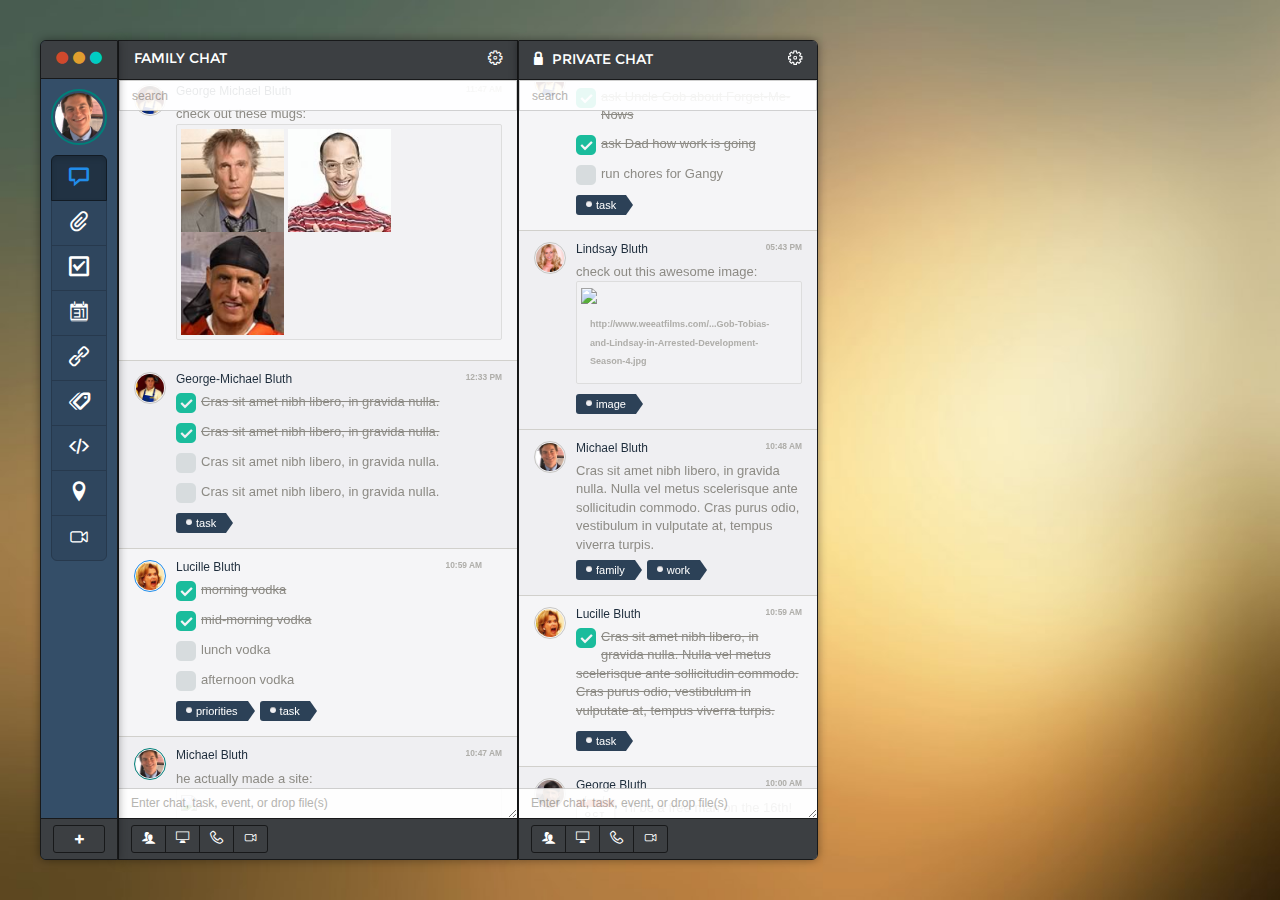
==== commit 860c096f: "Adding/removing users, avatar hover, account settings modal, adjusting fonts" ====
--- a/index.html
+++ b/index.html
@@ -33,18 +33,19 @@
 					<div class="panel-heading clearfix">
 						<div class="btn-toolbar btn-controls text-center">
 							<div class="btn-group">
-								<a href="#"><span aria-hidden="true" class="icon-circle-2 text-danger"></span></a>
+								<a href="#" class="close-app"><span aria-hidden="true" class="icon-circle-2 text-danger"><span class="text-inverse icon-close"></span></span></a>
 							</div>
 							<div class="btn-group">
-								<a href="#"><span aria-hidden="true" class="icon-circle-2 text-warning"></span></a>
+								<a href="#"><span aria-hidden="true" class="icon-circle-2 text-warning"><span class="text-inverse icon-minus text-sm"></span></span></a>
 							</div>
 							<div class="btn-group">
-								<a href="#"><span aria-hidden="true" class="icon-circle-2 text-success-light"></span></a>
+								<a href="#"><span aria-hidden="true" class="icon-circle-2 text-success-light"><span class="text-inverse icon-plus text-sm"></span></span></a>
 							</div>
 						</div>
 					</div>
 					<div class="panel-body text-center" style="width:100%">
-						<a href="#" class="panel-avatar">
+						<a href=".modal-account" data-toggle="modal" class="panel-avatar">
+							<span class="icon-cog text-30"></span>
 							<img class="img-circle img-user img-active" src="assets/images/avatars/michael_128.jpg" width="100%" alt="...">
 						</a>
 						<div class="btn-group-vertical push-top-sm">
@@ -77,10 +78,10 @@
 								<li><a href="#">Share Chat</a></li>
 								<li><a href="#">Close Chat</a></li>
 								<li class="divider"></li>
-								<li><a href="#">Leave Chat</a></li>
+								<li><a href="#" class="leave-chat">Leave Chat</a></li>
 							</ul>
 						</div>
-						<h3 class="panel-title"><span class="editable">New Chat</span></h3>
+						<h3 class="panel-title"><span class="editable">New Silo</span></h3>
 					</div>
 					<input type="search" placeholder="search" class="form-control" />
 					<ul class="list-group list-group-striped papercut" style="width:100%">
@@ -102,8 +103,8 @@
 						<!-- end item -->
 						<!-- begin item -->
 						<li class="list-group-item toggle-item">
-							<div class="well well-sm text-center">
-								<p class="h3">New Chat</p>
+							<div class="well well-sm text-center push-bottom-none">
+								<p class="h3">New Silo</p>
 								<a href=".collapse-users" data-toggle="collapse" class="push-right-sm btn btn-sm btn-primary"><span aria-hidden="true" class="icon-users"></span> Add users</a>
 								or
 								<a href="#" class="toggle-textarea push-left-sm btn btn-sm btn-primary"><span aria-hidden="true" class="icon-bubbles"></span> Add content</a>
@@ -135,7 +136,7 @@
 						</li>
 						<!-- end item -->
 						<!-- begin item -->
-						<li class="list-group-item reveal-item" style="display:none">
+						<li class="list-group-item reveal-item">
 							<div class="media">
 								<a href="#" class="pull-left">
 									<img class="media-object img-circle img-default" src="assets/images/avatars/george-michael_128.jpg" width="32" alt="...">
@@ -151,7 +152,7 @@
 						</li>
 						<!-- end item -->
 						<!-- begin item -->
-						<li class="list-group-item reveal-item" style="display:none">
+						<li class="list-group-item reveal-item">
 							<div class="media">
 								<a href="#" class="pull-left">
 									<img class="media-object img-circle img-default" src="assets/images/avatars/gob_128.jpg" width="32" alt="...">
@@ -170,7 +171,7 @@
 						</li>
 						<!-- end item -->
 						<!-- begin item -->
-						<li class="list-group-item reveal-item" style="display:none">
+						<li class="list-group-item reveal-item">
 							<div class="media">
 								<a href="#" class="pull-left">
 									<img class="media-object img-circle img-default" src="assets/images/avatars/buster_128.jpg" width="32" alt="...">
@@ -182,14 +183,14 @@
 										<a href="#">@Michael</a> have you seen Mother? It's time for her afternoon massage
 									</div>
 									<ul class="tags">
-										<li><a href="#" class="tag">HTML</a></li>
-									</ul>
-								</div>
-							</div>
-						</li>
-						<!-- end item -->
-						<!-- begin item -->
-						<li class="list-group-item reveal-item" style="display:none">
+										<li><a href="#" class="tag">mommy</a></li>
+									</ul>
+								</div>
+							</div>
+						</li>
+						<!-- end item -->
+						<!-- begin item -->
+						<li class="list-group-item reveal-item">
 							<div class="media">
 								<a href="#" class="pull-left">
 									<img class="media-object img-circle img-default" src="assets/images/avatars/barry_128.jpg" width="32" alt="...">
@@ -205,7 +206,7 @@
 						</li>
 						<!-- end item -->
 						<!-- begin item -->
-						<li class="list-group-item reveal-item" style="display:none">
+						<li class="list-group-item reveal-item">
 							<div class="media">
 								<a href="#" class="pull-left">
 									<img class="media-object img-circle img-default" src="assets/images/avatars/bob_128.jpg" width="32" alt="...">
@@ -221,7 +222,7 @@
 						</li>
 						<!-- end item -->
 						<!-- begin item -->
-						<li class="list-group-item reveal-item" style="display:none">
+						<li class="list-group-item reveal-item">
 							<div class="media">
 								<a href="#" class="pull-left">
 									<img class="media-object img-circle img-default" src="assets/images/avatars/barry_128.jpg" width="32" alt="...">
@@ -237,7 +238,7 @@
 						</li>
 						<!-- end item -->
 						<!-- begin item -->
-						<li class="list-group-item reveal-item" style="display:none">
+						<li class="list-group-item reveal-item">
 							<div class="media">
 								<a href="#" class="pull-left">
 									<img class="media-object img-circle img-default" src="assets/images/avatars/bob_128.jpg" width="32" alt="...">
@@ -256,7 +257,7 @@
 						</li>
 						<!-- end item -->
 						<!-- begin item -->
-						<li class="list-group-item reveal-item" style="display:none">
+						<li class="list-group-item reveal-item">
 							<div class="media">
 								<a href="#" class="pull-left">
 									<img class="media-object img-circle img-default" src="assets/images/avatars/barry_128.jpg" width="32" alt="...">
@@ -272,7 +273,7 @@
 						</li>
 						<!-- end item -->
 						<!-- begin item -->
-						<li class="list-group-item reveal-item" style="display:none">
+						<li class="list-group-item reveal-item">
 							<div class="media">
 								<a href="#" class="pull-left">
 									<img class="media-object img-circle img-default" src="assets/images/avatars/gob_128.jpg" width="32" alt="...">
@@ -281,7 +282,7 @@
 									<a href="#" class="text-date">5:56 PM</a>
 									<a href="#" class="media-heading">Gob Bluth</a>
 									<div class="media-text">
-										i've got a #task for you Barry:<br />
+										<p>i've got a #task for you Barry:</p>
 										<label>
 											<input type="checkbox" />
 											suck it
@@ -306,9 +307,6 @@
 									<div class="media-text">
 										Cras sit amet nibh libero, in gravida nulla. Nulla vel metus scelerisque ante sollicitudin commodo. Cras purus odio, vestibulum in vulputate at, tempus viverra turpis.
 									</div>
-									<ul class="tags">
-										<li><a href="#" class="tag">HTML</a></li>
-									</ul>
 								</div>
 							</div>
 						</li>
@@ -318,10 +316,10 @@
 					<div class="datepick-1"></div>
 					<div class="panel-footer">
 						<div class="btn-group">
-							<a href="#modal-users" data-toggle="modal" class="btn btn-inverse btn-sm has-tooltip" title="Add or remove users" data-placement="bottom"><span aria-hidden="true" class="icon-users text-xl"></span></a>
-							<a href="#modal-users" data-toggle="modal" class="btn btn-inverse btn-sm has-tooltip" title="Share screen" data-placement="bottom"><span aria-hidden="true" class="icon-screen text-xl"></span></a>
-							<a href="#modal-users" data-toggle="modal" class="btn btn-inverse btn-sm has-tooltip" title="Start hangout voice" data-placement="bottom"><span aria-hidden="true" class="icon-phone text-xl"></span></a>
-							<a href="#modal-users" data-toggle="modal" class="btn btn-inverse btn-sm has-tooltip" title="Start hangout video" data-placement="bottom"><span aria-hidden="true" class="icon-camera text-xl"></span></a>
+							<a href=".modal-users" data-toggle="modal" class="btn btn-inverse btn-sm has-tooltip" title="Add or remove users" data-placement="bottom"><span aria-hidden="true" class="icon-users text-xl"></span></a>
+							<a href=".modal-users" data-toggle="modal" class="btn btn-inverse btn-sm has-tooltip" title="Share screen" data-placement="bottom"><span aria-hidden="true" class="icon-screen text-xl"></span></a>
+							<a href=".modal-users" data-toggle="modal" class="btn btn-inverse btn-sm has-tooltip" title="Start hangout voice" data-placement="bottom"><span aria-hidden="true" class="icon-phone text-xl"></span></a>
+							<a href=".modal-users" data-toggle="modal" class="btn btn-inverse btn-sm has-tooltip" title="Start hangout video" data-placement="bottom"><span aria-hidden="true" class="icon-camera text-xl"></span></a>
 						</div>
 					</div>
 				</div>
@@ -337,10 +335,10 @@
 								<li><a href="#">Share Chat</a></li>
 								<li><a href="#">Close Chat</a></li>
 								<li class="divider"></li>
-								<li><a href="#">Leave Chat</a></li>
+								<li><a href="#" class="leave-chat">Leave Chat</a></li>
 							</ul>
 						</div>
-						<h3 class="panel-title">Team Chat</h3>
+						<h3 class="panel-title">Family Chat</h3>
 					</div>
 					<input type="search" placeholder="search" class="form-control" />
 					<ul class="list-group list-group-striped papercut">
@@ -363,8 +361,10 @@
 									<a href="#" class="text-date">10:59 AM</a>
 									<a href="#" class="media-heading">Lucille Bluth</a>
 									<div class="media-text">
-										<input type="checkbox" checked />
-										Cras sit amet nibh libero, in gravida nulla. Nulla vel metus scelerisque ante sollicitudin commodo. Cras purus odio, vestibulum in vulputate at, tempus viverra turpis.
+										<label class="text-checked">
+											<input type="checkbox" checked />
+											send <a href="#">@Buster</a> to liquor store to pick up breakfast
+										</label>
 									</div>
 									<ul class="tags">
 										<li><a href="#" class="tag">task</a></li>
@@ -383,12 +383,12 @@
 									<a href="#" class="text-date">10:48 AM</a>
 									<a href="#" class="media-heading">Michael Bluth</a>
 									<div class="media-text">
-										Cras sit amet nibh libero, in gravida nulla. Nulla vel metus scelerisque ante sollicitudin commodo. Cras purus odio, vestibulum in vulputate at, tempus viverra turpis.
-									</div>
-									<ul class="tags">
-										<li><a href="#" class="tag">HTML</a></li>
-										<li><a href="#" class="tag">CSS</a></li>
-										<li><a href="#" class="tag">JavaScript</a></li>
+										mom do you reallly think you should have vodka for breakfast? you know what, never mind
+									</div>
+									<ul class="tags">
+										<li><a href="#" class="tag">bluths</a></li>
+										<li><a href="#" class="tag">problems</a></li>
+										
 									</ul>
 								</div>
 							</div>
@@ -404,7 +404,7 @@
 									<a href="#" class="text-date">11:05 AM</a>
 									<a href="#" class="media-heading">Buster Bluth</a>
 									<div class="media-text">
-										this place is great: 
+										is this the liquor store you wanted me to go to? 
 									</div>
 									<div class="thumbnail">
 										<div class="thumbnail-embed">
@@ -434,7 +434,7 @@
 										<a href="#" class="file-type file-type-xls pull-left">
 											xls
 										</a>
-										Cras sit amet nibh libero, in gravida nulla. Nulla vel metus scelerisque ante sollicitudin commodo. Cras purus odio, vestibulum in vulputate at, tempus viverra turpis.
+										Hey <a href="#">@Michael</a> I've prepared a spreadsheet on how to not alienate employees, yknow, since I'm the CEO now! Saying stuff like: Yeah, the guy wearing the $4,000 suit is holding the elevator for the guy who doesn't make that in four months. Come on.
 									</div>
 									<ul class="tags">
 										<li><a href="#" class="tag">file</a></li>
@@ -453,7 +453,7 @@
 									<a href="#" class="text-date">11:47 AM</a>
 									<a href="#" class="media-heading">George Michael Bluth</a>
 									<div class="media-text">
-										check out these photos:
+										check out these mugs:
 										<div id="links" class="thumbnail">
 											<a href="assets/images/avatars/barry_128.jpg" title="Barry">
 												<img src="assets/images/avatars/barry_128.jpg" alt="Barry">
@@ -464,21 +464,6 @@
 											<a href="assets/images/avatars/george_128.jpg" title="George">
 												<img src="assets/images/avatars/george_128.jpg" alt="George">
 											</a>
-											<a href="assets/images/avatars/george-michael_128.jpg" title="George Michael">
-												<img src="assets/images/avatars/george-michael_128.jpg" alt="George Michael">
-											</a>
-											<a href="assets/images/avatars/gob_128.jpg" title="Gob">
-												<img src="assets/images/avatars/gob_128.jpg" alt="Gob">
-											</a>
-											<a href="assets/images/avatars/lucille_128.jpg" title="Lucille">
-												<img src="assets/images/avatars/lucille_128.jpg" alt="Lucille">
-											</a>
-											<a href="assets/images/avatars/tobias_128.jpg" title="Tobias">
-												<img src="assets/images/avatars/tobias_128.jpg" alt="Tobias">
-											</a>
-											<a href="assets/images/avatars/maeby_128.jpg" title="Maeby">
-												<img src="assets/images/avatars/maeby_128.jpg" alt="Maeby">
-											</a>
 										</div>
 									</div>
 								</div>
@@ -497,20 +482,28 @@
 									<div class="media-text">
 										<ul class="list-unstyled list-tasks">
 											<li>
-												<input type="checkbox" checked />
-												Cras sit amet nibh libero, in gravida nulla.
+												<label class="text-checked">
+													<input type="checkbox" checked />
+													Cras sit amet nibh libero, in gravida nulla.
+												</label>
 											</li>
 											<li>
-												<input type="checkbox" checked />
-												Cras sit amet nibh libero, in gravida nulla.
+												<label class="text-checked">
+													<input type="checkbox" checked />
+													Cras sit amet nibh libero, in gravida nulla.
+												</label>
 											</li>
 											<li>
-												<input type="checkbox" />
-												Cras sit amet nibh libero, in gravida nulla.
+												<label>
+													<input type="checkbox" />
+													Cras sit amet nibh libero, in gravida nulla.
+												</label>
 											</li>
 											<li>
-												<input type="checkbox" />
-												Cras sit amet nibh libero, in gravida nulla.
+												<label>
+													<input type="checkbox" />
+													Cras sit amet nibh libero, in gravida nulla.
+												</label>
 											</li>
 										</ul>
 									</div>
@@ -540,10 +533,35 @@
 									<a href="#" class="text-date">10:59 AM</a>
 									<a href="#" class="media-heading">Lucille Bluth</a>
 									<div class="media-text">
-										<input type="checkbox" checked />
-										Cras sit amet nibh libero, in gravida nulla. Nulla vel metus scelerisque ante sollicitudin commodo. Cras purus odio, vestibulum in vulputate at, tempus viverra turpis.
-									</div>
-									<ul class="tags">
+										<ul class="list-unstyled list-tasks">
+											<li>
+												<label class="text-checked">
+													<input type="checkbox" checked />
+													morning vodka
+												</label>
+											</li>
+											<li>
+												<label class="text-checked">
+													<input type="checkbox" checked />
+													mid-morning vodka
+												</label>
+											</li>
+											<li>
+												<label>
+													<input type="checkbox" />
+													lunch vodka
+												</label>
+											</li>
+											<li>
+												<label>
+													<input type="checkbox" />
+													afternoon vodka
+												</label>
+											</li>
+										</ul>
+									</div>
+									<ul class="tags">
+										<li><a href="#" class="tag">priorities</a></li>
 										<li><a href="#" class="tag">task</a></li>
 									</ul>
 								</div>
@@ -577,9 +595,8 @@
 										</div>
 									</div>
 									<ul class="tags">
-										<li><a href="#" class="tag">HTML</a></li>
-										<li><a href="#" class="tag">CSS</a></li>
-										<li><a href="#" class="tag">JavaScript</a></li>
+										<li><a href="#" class="tag">lawyer</a></li>
+										<li><a href="#" class="tag">site</a></li>
 									</ul>
 								</div>
 							</div>
@@ -598,9 +615,9 @@
 										Cras sit amet nibh libero, in gravida nulla. Nulla vel metus scelerisque ante sollicitudin commodo. Cras purus odio, vestibulum in vulputate at, tempus viverra turpis.
 									</div>
 									<ul class="tags">
-										<li><a href="#" class="tag">HTML</a></li>
-										<li><a href="#" class="tag">CSS</a></li>
-										<li><a href="#" class="tag">JavaScript</a></li>
+										<li><a href="#" class="tag">bluths</a></li>
+										<li><a href="#" class="tag">bananastand</a></li>
+										
 									</ul>
 								</div>
 							</div>
@@ -651,7 +668,7 @@
 									</div>
 									<ul class="tags">
 										<li><a href="#" class="tag">less</a></li>
-										<li><a href="#" class="tag">css</a></li>
+										<li><a href="#" class="tag">bananastand</a></li>
 									</ul>
 								</div>
 							</div>
@@ -703,15 +720,31 @@
 							</div>
 						</li>
 						<!-- end item -->
+						<!-- begin item -->
+						<li class="list-group-item list-group-item-2" style="display:none">
+							<div class="media">
+								<a href="#" class="pull-left">
+									<img class="media-object img-circle img-default" src="assets/images/avatars/michael_128.jpg" width="32" alt="...">
+								</a>
+								<div class="media-body">
+									<a href="#" class="text-date">10:48 AM</a>
+									<a href="#" class="media-heading">Michael Bluth</a>
+									<div class="media-text">
+										Cras sit amet nibh libero, in gravida nulla. Nulla vel metus scelerisque ante sollicitudin commodo. Cras purus odio, vestibulum in vulputate at, tempus viverra turpis.
+									</div>
+								</div>
+							</div>
+						</li>
+						<!-- end item -->
 					</ul>
 					<textarea class="form-2 form-control magic-box" data-toggle="tooltip" data-placement="bottom" title="Use the @ sign for member names and # sign for tags" rows="5" placeholder="Enter chat, task, event, or drop file(s)"></textarea>
 					<div class="datepick-2"></div>
 					<div class="panel-footer">
 						<div class="btn-group">
-							<a href="#modal-users" data-toggle="modal" class="btn btn-inverse btn-sm has-tooltip" title="Add or remove users" data-placement="bottom"><span aria-hidden="true" class="icon-users text-xl"></span></a>
-							<a href="#modal-users" data-toggle="modal" class="btn btn-inverse btn-sm has-tooltip" title="Share screen" data-placement="bottom"><span aria-hidden="true" class="icon-screen text-xl"></span></a>
-							<a href="#modal-users" data-toggle="modal" class="btn btn-inverse btn-sm has-tooltip" title="Start hangout voice" data-placement="bottom"><span aria-hidden="true" class="icon-phone text-xl"></span></a>
-							<a href="#modal-users" data-toggle="modal" class="btn btn-inverse btn-sm has-tooltip" title="Start hangout video" data-placement="bottom"><span aria-hidden="true" class="icon-camera text-xl"></span></a>
+							<a href=".modal-users" data-toggle="modal" class="btn btn-inverse btn-sm has-tooltip" title="Add or remove users" data-placement="bottom"><span aria-hidden="true" class="icon-users text-xl"></span></a>
+							<a href=".modal-users" data-toggle="modal" class="btn btn-inverse btn-sm has-tooltip" title="Share screen" data-placement="bottom"><span aria-hidden="true" class="icon-screen text-xl"></span></a>
+							<a href=".modal-users" data-toggle="modal" class="btn btn-inverse btn-sm has-tooltip" title="Start hangout voice" data-placement="bottom"><span aria-hidden="true" class="icon-phone text-xl"></span></a>
+							<a href=".modal-users" data-toggle="modal" class="btn btn-inverse btn-sm has-tooltip" title="Start hangout video" data-placement="bottom"><span aria-hidden="true" class="icon-camera text-xl"></span></a>
 						</div>
 					</div>
 				</div>
@@ -727,7 +760,7 @@
 								<li><a href="#">Share Chat</a></li>
 								<li><a href="#">Close Chat</a></li>
 								<li class="divider"></li>
-								<li><a href="#">Leave Chat</a></li>
+								<li><a href="#" class="leave-chat">Leave Chat</a></li>
 							</ul>
 						</div>
 						<h3 class="panel-title"><span aria-hidden="true" class="icon-lock"></span> Private Chat</h3>
@@ -744,12 +777,11 @@
 									<a href="#" class="text-date">10:48 AM</a>
 									<a href="#" class="media-heading">Michael Bluth</a>
 									<div class="media-text">
-										Cras sit amet nibh libero, in gravida nulla. Nulla vel metus scelerisque ante sollicitudin commodo. Cras purus odio, vestibulum in vulputate at, tempus viverra turpis.
-									</div>
-									<ul class="tags">
-										<li><a href="#" class="tag">HTML</a></li>
-										<li><a href="#" class="tag">CSS</a></li>
-										<li><a href="#" class="tag">JavaScript</a></li>
+										ok everyone let's talk about the family business. thin
+									</div>
+									<ul class="tags">
+										<li><a href="#" class="tag">family</a></li>
+										<li><a href="#" class="tag">work</a></li>
 									</ul>
 								</div>
 							</div>
@@ -765,37 +797,26 @@
 									<a href="#" class="text-date">10:59 AM</a>
 									<a href="#" class="media-heading">Lucille Bluth</a>
 									<div class="media-text">
-										<label class="text-checked">
-										<input type="checkbox" checked />
-										Cras sit amet nibh libero, in gravida nulla. Nulla vel metus scelerisque ante sollicitudin commodo. Cras purus odio, vestibulum in vulputate at, tempus viverra turpis.
-										</label>
-									</div>
-									<ul class="tags">
-										<li><a href="#" class="tag">task</a></li>
-									</ul>
-								</div>
-							</div>
-						</li>
-						<!-- end item -->
-						<!-- begin item -->
-						<li class="list-group-item">
-							<div class="media">
-								<a href="#" class="pull-left">
-									<img class="media-object img-circle img-default" src="assets/images/avatars/buster_128.jpg" width="32" alt="...">
+										The company is in danger
+									</div>
+								</div>
+							</div>
+						</li>
+						<!-- end item -->
+						<!-- begin item -->
+						<li class="list-group-item">
+							<div class="media">
+								<a href="#" class="pull-left">
+									<img class="media-object img-circle img-default" src="assets/images/avatars/michael_128.jpg" width="32" alt="...">
 								</a>
 								<div class="media-body">
 									<a href="#" class="text-date">11:05 AM</a>
-									<a href="#" class="media-heading">Buster Bluth</a>
-									<div class="media-text">
-										<div class="event pull-left">
-											<span class="month">Aug</span>
-											<span class="day">11</span>
-											<span class="year">2013</span>
-										</div>
-										Cras sit amet nibh libero, in gravida nulla. Nulla vel metus scelerisque ante sollicitudin commodo. Cras purus odio, vestibulum in vulputate at, tempus viverra turpis.
-									</div>
-									<ul class="tags">
-										<li><a href="#" class="tag">event</a></li>
+									<a href="#" class="media-heading">Michael Bluth</a>
+									<div class="media-text">
+										What tipped you off? The falling profit margins or the fact that we're a regular feature on Bill O'Reilly's most ridiculous item of the day?
+									</div>
+									<ul class="tags">
+										<li><a href="#" class="tag">help</a></li>
 									</ul>
 								</div>
 							</div>
@@ -814,7 +835,7 @@
 										<a href="#" class="file-type file-type-doc pull-left">
 											doc
 										</a>
-										Cras sit amet nibh libero, in gravida nulla. Nulla vel metus scelerisque ante sollicitudin commodo. Cras purus odio, vestibulum in vulputate at, tempus viverra turpis.
+										Here's a doc on Forget-Me-Now. They're pills that create a sort of temporary forgettingness. So if somebody finds out how you do a trick, you just give 'em one of these, and they forget the whole thing
 									</div>
 									<ul class="tags">
 										<li><a href="#" class="tag">file</a></li>
@@ -835,20 +856,22 @@
 									<div class="media-text">
 										<ul class="list-unstyled list-tasks">
 											<li>
-												<input type="checkbox" checked />
-												Cras sit amet nibh libero, in gravida nulla.
+												<label class="text-checked">
+													<input type="checkbox" checked />
+													ask Uncle Gob about Forget-Me-Nows
+												</label>
 											</li>
 											<li>
-												<input type="checkbox" checked />
-												Cras sit amet nibh libero, in gravida nulla.
+												<label class="text-checked">
+													<input type="checkbox" checked />
+													ask Dad how work is going
+												</label>
 											</li>
 											<li>
-												<input type="checkbox" />
-												Cras sit amet nibh libero, in gravida nulla.
-											</li>
-											<li>
-												<input type="checkbox" />
-												Cras sit amet nibh libero, in gravida nulla.
+												<label>
+													<input type="checkbox" />
+													run chores for Gangy
+												</label>
 											</li>
 										</ul>
 									</div>
@@ -880,9 +903,173 @@
 										</div>
 									</div>
 									<ul class="tags">
+										<li><a href="#" class="tag">image</a></li>
+									</ul>
+								</div>
+							</div>
+						</li>
+						<!-- end item -->
+						<!-- begin item -->
+						<li class="list-group-item list-group-item-3" style="display:none">
+							<div class="media">
+								<a href="#" class="pull-left">
+									<img class="media-object img-circle img-default" src="assets/images/avatars/michael_128.jpg" width="32" alt="...">
+								</a>
+								<div class="media-body">
+									<a href="#" class="text-date">10:48 AM</a>
+									<a href="#" class="media-heading">Michael Bluth</a>
+									<div class="media-text">
+										Cras sit amet nibh libero, in gravida nulla. Nulla vel metus scelerisque ante sollicitudin commodo. Cras purus odio, vestibulum in vulputate at, tempus viverra turpis.
+									</div>
+								</div>
+								<ul class="tags">
+									<li><a href="#" class="tag">banana</a></li>
+								</ul>
+							</div>
+						</li>
+						<!-- end item -->
+						<!-- begin item -->
+						<li class="list-group-item">
+							<div class="media">
+								<a href="#" class="pull-left">
+									<img class="media-object img-circle img-default" src="assets/images/avatars/michael_128.jpg" width="32" alt="...">
+								</a>
+								<div class="media-body">
+									<a href="#" class="text-date">10:48 AM</a>
+									<a href="#" class="media-heading">Michael Bluth</a>
+									<div class="media-text">
+										Cras sit amet nibh libero, in gravida nulla. Nulla vel metus scelerisque ante sollicitudin commodo. Cras purus odio, vestibulum in vulputate at, tempus viverra turpis.
+									</div>
+									<ul class="tags">
+										<li><a href="#" class="tag">family</a></li>
+										<li><a href="#" class="tag">work</a></li>
+									</ul>
+								</div>
+							</div>
+						</li>
+						<!-- end item -->
+						<!-- begin item -->
+						<li class="list-group-item">
+							<div class="media">
+								<a href="#" class="pull-left">
+									<img class="media-object img-circle img-default" src="assets/images/avatars/lucille_128.jpg" width="32" alt="...">
+								</a>
+								<div class="media-body">
+									<a href="#" class="text-date">10:59 AM</a>
+									<a href="#" class="media-heading">Lucille Bluth</a>
+									<div class="media-text">
+										<label class="text-checked">
+											<input type="checkbox" checked />
+											Cras sit amet nibh libero, in gravida nulla. Nulla vel metus scelerisque ante sollicitudin commodo. Cras purus odio, vestibulum in vulputate at, tempus viverra turpis.
+										</label>
+									</div>
+									<ul class="tags">
 										<li><a href="#" class="tag">task</a></li>
 									</ul>
 								</div>
+							</div>
+						</li>
+						<!-- end item -->
+						<!-- begin item -->
+						<li class="list-group-item">
+							<div class="media">
+								<a href="#" class="pull-left">
+									<img class="media-object img-circle img-default" src="assets/images/avatars/george_128.jpg" width="32" alt="...">
+								</a>
+								<div class="media-body">
+									<a href="#" class="text-date">10:00 AM</a>
+									<a href="#" class="media-heading">George Bluth</a>
+									<div class="media-text">
+										<div class="event pull-left">
+											<span class="month">Oct</span>
+											<span class="day">16</span>
+											<span class="year">2013</span>
+										</div>
+										i'll be a free man on the 16th! don't tell my brother
+									</div>
+									<ul class="tags">
+										<li><a href="#" class="tag">event</a></li>
+									</ul>
+								</div>
+							</div>
+						</li>
+						<!-- end item -->
+						<!-- begin item -->
+						<li class="list-group-item">
+							<div class="media">
+								<a href="#" class="pull-left">
+									<img class="media-object img-circle img-default" src="assets/images/avatars/gob_128.jpg" width="32" alt="...">
+								</a>
+								<div class="media-body">
+									<a href="#" class="text-date">11:05 AM</a>
+									<a href="#" class="media-heading">Gob Bluth</a>
+									<div class="media-text">
+										<a href="#" class="file-type file-type-ppt pull-left">
+											ppt
+										</a>
+										Look <a href="#">@Michael</a>, I made you a presentation. i promise there's nothing dirty in it
+									</div>
+									<ul class="tags">
+										<li><a href="#" class="tag">file</a></li>
+									</ul>
+								</div>
+							</div>
+						</li>
+						<!-- end item -->
+						<!-- begin item -->
+						<li class="list-group-item">
+							<div class="media">
+								<a href="#" class="pull-left">
+									<img class="media-object img-circle img-default" src="assets/images/avatars/george-michael_128.jpg" width="32" alt="...">
+								</a>
+								<div class="media-body">
+									<a href="#" class="text-date">12:33 PM</a>
+									<a href="#" class="media-heading">George-Michael Bluth</a>
+									<div class="media-text">
+										<ul class="list-unstyled list-tasks">
+											<li>
+												<label class="text-checked">
+													<input type="checkbox" checked />
+													open banana stand
+												</label>
+											</li>
+											<li>
+												<label class="text-checked">
+													<input type="checkbox" checked />
+													buy banana suit
+												</label>
+											</li>
+											<li>
+												<label>
+													<input type="checkbox" />
+													write down frozen banana recipe for <a href="#">@steveholt</a>
+												</label>
+											</li>
+										</ul>
+									</div>
+									<ul class="tags">
+										<li><a href="#" class="tag">task</a></li>
+									</ul>
+								</div>
+							</div>
+						</li>
+						<!-- end item -->
+						<!-- begin item -->
+						<li class="list-group-item list-group-item-3" style="display:none">
+							<div class="media">
+								<a href="#" class="pull-left">
+									<img class="media-object img-circle img-default" src="assets/images/avatars/michael_128.jpg" width="32" alt="...">
+								</a>
+								<div class="media-body">
+									<a href="#" class="text-date">10:48 AM</a>
+									<a href="#" class="media-heading">Michael Bluth</a>
+									<div class="media-text">
+										Cras sit amet nibh libero, in gravida nulla. Nulla vel metus scelerisque ante sollicitudin commodo. Cras purus odio, vestibulum in vulputate at, tempus viverra turpis.
+									</div>
+								</div>
+								<ul class="tags">
+									<li><a href="#" class="tag">banana</a></li>
+								</ul>
 							</div>
 						</li>
 						<!-- end item -->
@@ -891,10 +1078,10 @@
 					<div class="datepick-3"></div>
 					<div class="panel-footer">
 						<div class="btn-group">
-							<a href="#modal-users" data-toggle="modal" class="btn btn-inverse btn-sm has-tooltip" title="Add or remove users" data-placement="bottom"><span aria-hidden="true" class="icon-users text-xl"></span></a>
-							<a href="#modal-users" data-toggle="modal" class="btn btn-inverse btn-sm has-tooltip" title="Share screen" data-placement="bottom"><span aria-hidden="true" class="icon-screen text-xl"></span></a>
-							<a href="#modal-users" data-toggle="modal" class="btn btn-inverse btn-sm has-tooltip" title="Start hangout voice" data-placement="bottom"><span aria-hidden="true" class="icon-phone text-xl"></span></a>
-							<a href="#modal-users" data-toggle="modal" class="btn btn-inverse btn-sm has-tooltip" title="Start hangout video" data-placement="bottom"><span aria-hidden="true" class="icon-camera text-xl"></span></a>
+							<a href=".modal-users" data-toggle="modal" class="btn btn-inverse btn-sm has-tooltip" title="Add or remove users" data-placement="bottom"><span aria-hidden="true" class="icon-users text-xl"></span></a>
+							<a href=".modal-users" data-toggle="modal" class="btn btn-inverse btn-sm has-tooltip" title="Share screen" data-placement="bottom"><span aria-hidden="true" class="icon-screen text-xl"></span></a>
+							<a href=".modal-users" data-toggle="modal" class="btn btn-inverse btn-sm has-tooltip" title="Start hangout voice" data-placement="bottom"><span aria-hidden="true" class="icon-phone text-xl"></span></a>
+							<a href=".modal-users" data-toggle="modal" class="btn btn-inverse btn-sm has-tooltip" title="Start hangout video" data-placement="bottom"><span aria-hidden="true" class="icon-camera text-xl"></span></a>
 						</div>
 					</div>
 				</div>
@@ -944,13 +1131,109 @@
 		</div>
 	</div>
 	<!-- end modal -->
+	
+	<!-- begin modal -->
+	<div class="modal fade modal-account">
+		<div class="modal-dialog">
+			<div class="modal-content">
+				<div class="modal-header">
+					<h4 class="modal-title">Account Settings</h4>
+				</div>
+				<div class="modal-body">
+					<form class="form-horizontal" role="form">
+						<div class="form-group">
+							<label for="photo" class="col-sm-2 control-label text-left">Photo</label>
+							<div class="col-sm-10">
+								<div class="input-group">
+									<span class="input-group-addon"><img class="img-circle" src="assets/images/avatars/michael_128.jpg" width="16" alt="..."></span>
+									<input type="file" class="form-control" id="photo">
+								</div>
+							</div>
+						</div>
+						<div class="form-group">
+							<label for="Name" class="col-sm-2 control-label text-left">Name</label>
+							<div class="col-sm-10">
+							<input type="text" class="form-control" id="name" value="Michael Bluth">
+							</div>
+						</div>
+						<div class="form-group">
+							<label for="email" class="col-sm-2 control-label text-left">Email</label>
+							<div class="col-sm-10">
+							<input type="email" class="form-control" id="email" value="michael@bluths.com">
+							</div>
+						</div>
+						<div class="form-group">
+							<label for="pass" class="col-sm-2 control-label text-left">Password</label>
+							<div class="col-sm-10">
+							<input type="password" class="form-control" id="pass" value="Password">
+							</div>
+						</div>
+					</form>
+				</div>
+				<div class="modal-footer">
+					<button type="button" class="btn btn-default pull-left" data-dismiss="modal">Cancel</button>
+					<button type="button" class="btn btn-primary" data-dismiss="modal">Save changes</button>
+				</div>
+			</div>
+		</div>
+	</div>
+	<!-- end modal -->
+	<!-- begin modal -->
+	<div class="modal fade modal-users">
+		<div class="modal-dialog">
+			<div class="modal-content">
+				<div class="modal-header">
+					<h4 class="modal-title">Add or remove users</h4>
+				</div>
+				<div class="modal-body text-center">
+					<ul class="list-inline list-users clearfix">
+						<li class="col-xs-3"><a href="#"><img class="img-circle" src="assets/images/avatars/ann_128.jpg" width="64" alt="..."> <div class="text-sm text-truncate push-top-sm push-bottom-sm">Ann (Her?)</div></a></li>
+						<li class="col-xs-3"><a href="#"><img class="img-circle" src="assets/images/avatars/barry_128.jpg" width="64" alt="..."> <div class="text-sm text-truncate push-top-sm push-bottom-sm">Barry Zuckerhorn</div></a></li>
+						<li class="col-xs-3"><a href="#"><img class="img-circle" src="assets/images/avatars/bob_128.jpg" width="64" alt="..."> <div class="text-sm text-truncate push-top-sm push-bottom-sm">Bob Loblaw</div></a></li>
+						<li class="col-xs-3"><a href="#"><img class="img-circle" src="assets/images/avatars/buster_128.jpg" width="64" alt="..."> <div class="text-sm text-truncate push-top-sm push-bottom-sm">Buster Bluth</div></a></li>
+						<li class="col-xs-3"><a href="#"><img class="img-circle" src="assets/images/avatars/george-michael_128.jpg" width="64" alt="..."> <div class="text-sm text-truncate push-top-sm push-bottom-sm">George-Michael Bluth</div></a></li>
+						<li class="col-xs-3"><a href="#"><img class="img-circle" src="assets/images/avatars/gob_128.jpg" width="64" alt="..."> <div class="text-sm text-truncate push-top-sm push-bottom-sm">Gob Bluth</div></a></li>
+						<li class="col-xs-3"><a href="#"><img class="img-circle" src="assets/images/avatars/lindsay_128.jpg" width="64" alt="..."> <div class="text-sm text-truncate push-top-sm push-bottom-sm">Lindsay Bluth</div></a></li>
+						<li class="col-xs-3"><a href="#"><img class="img-circle" src="assets/images/avatars/lucille_128.jpg" width="64" alt="..."> <div class="text-sm text-truncate push-top-sm push-bottom-sm">Lucille Bluth</div></a></li>
+						<li class="col-xs-3"><a href="#"><img class="img-circle" src="assets/images/avatars/lucille2_128.jpg" width="64" alt="..."> <div class="text-sm text-truncate push-top-sm push-bottom-sm">Lucille #2</div></a></li>
+						<li class="col-xs-3"><a href="#"><img class="img-circle" src="assets/images/avatars/maeby_128.jpg" width="64" alt="..."> <div class="text-sm text-truncate push-top-sm push-bottom-sm">Maeby Bluth</div></a></li>
+						<li class="col-xs-3"><a href="#"><img class="img-circle" src="assets/images/avatars/rebel_128.jpg" width="64" alt="..."> <div class="text-sm text-truncate push-top-sm push-bottom-sm">Rebel Alley</div></a></li>
+						<li class="col-xs-3"><a href="#"><img class="img-circle" src="assets/images/avatars/rita_128.jpg" width="64" alt="..."> <div class="text-sm text-truncate push-top-sm push-bottom-sm">Rita Leeds</div></a></li>
+						<li class="col-xs-3"><a href="#"><img class="img-circle" src="assets/images/avatars/ron_128.jpg" width="64" alt="..."> <div class="text-sm text-truncate push-top-sm push-bottom-sm">Ron Howard</div></a></li>
+						<li class="col-xs-3"><a href="#"><img class="img-circle" src="assets/images/avatars/stan_128.jpg" width="64" alt="..."> <div class="text-sm text-truncate push-top-sm push-bottom-sm">Stan Sitwell</div></a></li>
+						<li class="col-xs-3"><a href="#"><img class="img-circle" src="assets/images/avatars/tobias_128.jpg" width="64" alt="..."> <div class="text-sm text-truncate push-top-sm push-bottom-sm">Tobias Funke</div></a></li>
+						<li class="col-xs-3"><a href="#"><img class="img-circle" src="assets/images/avatars/warden_128.jpg" width="64" alt="..."> <div class="text-sm text-truncate push-top-sm push-bottom-sm">Warden Gentles</div></a></li>
+					</ul>
+				</div>
+				<div class="modal-footer">
+					<button type="button" class="btn btn-default pull-left" data-dismiss="modal">Cancel</button>
+					<button type="button" class="btn btn-primary" data-dismiss="modal">Update users</button>
+				</div>
+			</div>
+		</div>
+	</div>
+	<!-- end modal -->
 	<script src="assets/js/jquery.js"></script>
 	<script src="assets/js/bootstrap.min.js"></script>
 	<script src="assets/js/application.js"></script>
 
 	<script>
 		$(".form-1").focusout(function(){
-			$('.list-group-item-1').toggle()
+			$('.list-group-item-1').toggle();
+			$('.list-group-item-1 .media-text').replaceWith( "<div class='media-text'>" + $( this ).val() + "</div>" );
+			$(this).val('');
+			event.preventDefault();
+		});
+		$(".form-2").focusout(function(){
+			$('.list-group-item-2').toggle();
+			$('.list-group-item-2 .media-text').replaceWith( "<div class='media-text'>" + $( this ).val() + "</div>" );
+			$(this).val('');
+			event.preventDefault();
+		});
+		$(".form-3").focusout(function(){
+			$('.list-group-item-3').toggle();
+			$('.list-group-item-3 .media-text').replaceWith( "<div class='media-text'>" + $( this ).val() + "</div>" );
+			$(this).val('');
 			event.preventDefault();
 		});
 		$(".item-toggle").click(function(){
@@ -985,7 +1268,10 @@
 	<script src="assets/js/jquery-ui.custom.min.js"></script>
 	<script>
 		$(function() {
-			$( "#sortable" ).sortable({ handle: ".panel-heading" });
+			$( "#sortable" ).sortable({ 
+				items: ".ui-state-default",
+				handle: ".panel-heading"
+			});
 			$( "#sortable" ).disableSelection();
 		});
 	</script>
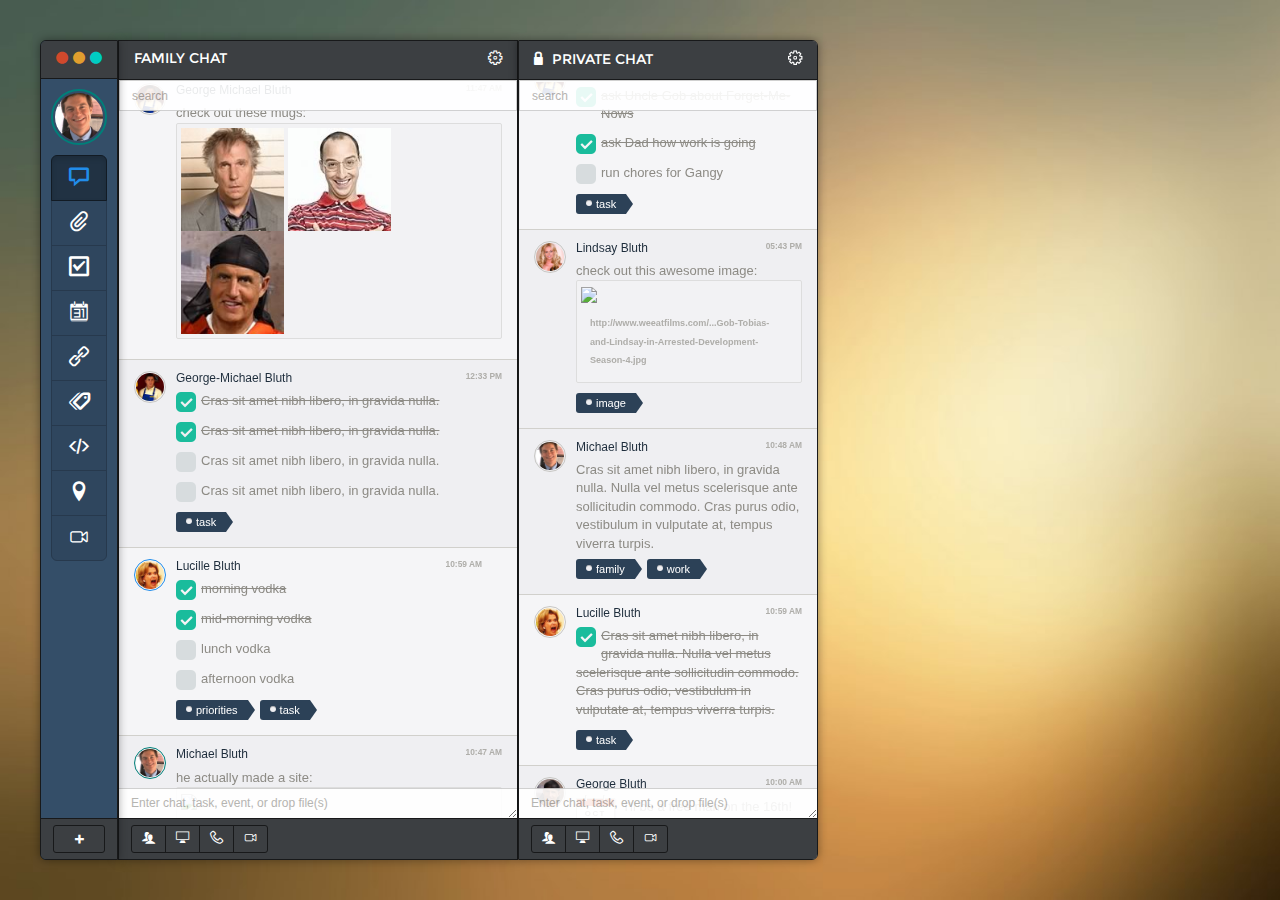
==== commit 2b289ce5: "Adding tooltips to left nav" ====
--- a/index.html
+++ b/index.html
@@ -44,20 +44,20 @@
 						</div>
 					</div>
 					<div class="panel-body text-center" style="width:100%">
-						<a href=".modal-account" data-toggle="modal" class="panel-avatar">
+						<a href=".modal-account" data-toggle="modal" class="panel-avatar has-tooltip" title="Account settings" data-placement="right">
 							<span class="icon-cog text-30"></span>
 							<img class="img-circle img-user img-active" src="assets/images/avatars/michael_128.jpg" width="100%" alt="...">
 						</a>
 						<div class="btn-group-vertical push-top-sm">
-							<a href="#" class="btn btn-primary btn-lg active"><span aria-hidden="true" class="icon-bubble text-20"></span></a>
-							<a href="#" class="btn btn-primary btn-lg"><span aria-hidden="true" class="icon-attachment text-20"></span></a>
-							<a href="#" class="btn btn-primary btn-lg"><span aria-hidden="true" class="icon-checkbox-checked-2 text-20"></span></a>
-							<a href="#" class="btn btn-primary btn-lg"><span aria-hidden="true" class="icon-calendar text-20"></span></a>
-							<a href="#" class="btn btn-primary btn-lg"><span aria-hidden="true" class="icon-link text-20"></span></a>
-							<a href="#" class="btn btn-primary btn-lg"><span aria-hidden="true" class="icon-tags text-20"></span></a>
-							<a href="#" class="btn btn-primary btn-lg"><span aria-hidden="true" class="icon-code text-20"></span></a>
-							<a href="#" class="btn btn-primary btn-lg"><span aria-hidden="true" class="icon-location text-20"></span></a>
-							<a href="#" class="btn btn-primary btn-lg"><span aria-hidden="true" class="icon-camera text-20"></span></a>
+							<a href="#" class="btn btn-primary btn-lg active" data-toggle="tooltip" title="All activity" data-placement="right"><span aria-hidden="true" class="icon-bubble text-20"></span></a>
+							<a href="#" class="btn btn-primary btn-lg" data-toggle="tooltip" title="Filter Attachments" data-placement="right"><span aria-hidden="true" class="icon-attachment text-20"></span></a>
+							<a href="#" class="btn btn-primary btn-lg" data-toggle="tooltip" title="Filter Tasks" data-placement="right"><span aria-hidden="true" class="icon-checkbox-checked-2 text-20"></span></a>
+							<a href="#" class="btn btn-primary btn-lg" data-toggle="tooltip" title="Filter Events" data-placement="right"><span aria-hidden="true" class="icon-calendar text-20"></span></a>
+							<a href="#" class="btn btn-primary btn-lg" data-toggle="tooltip" title="Filter Links" data-placement="right"><span aria-hidden="true" class="icon-link text-20"></span></a>
+							<a href="#" class="btn btn-primary btn-lg" data-toggle="tooltip" title="View Tags" data-placement="right"><span aria-hidden="true" class="icon-tags text-20"></span></a>
+							<a href="#" class="btn btn-primary btn-lg" data-toggle="tooltip" title="Filter Code" data-placement="right"><span aria-hidden="true" class="icon-code text-20"></span></a>
+							<a href="#" class="btn btn-primary btn-lg" data-toggle="tooltip" title="Filter Maps" data-placement="right"><span aria-hidden="true" class="icon-location text-20"></span></a>
+							<a href="#" class="btn btn-primary btn-lg" data-toggle="tooltip" title="Filter Video Calls" data-placement="right"><span aria-hidden="true" class="icon-camera text-20"></span></a>
 						</div>
 					</div>
 					<div class="panel-footer">
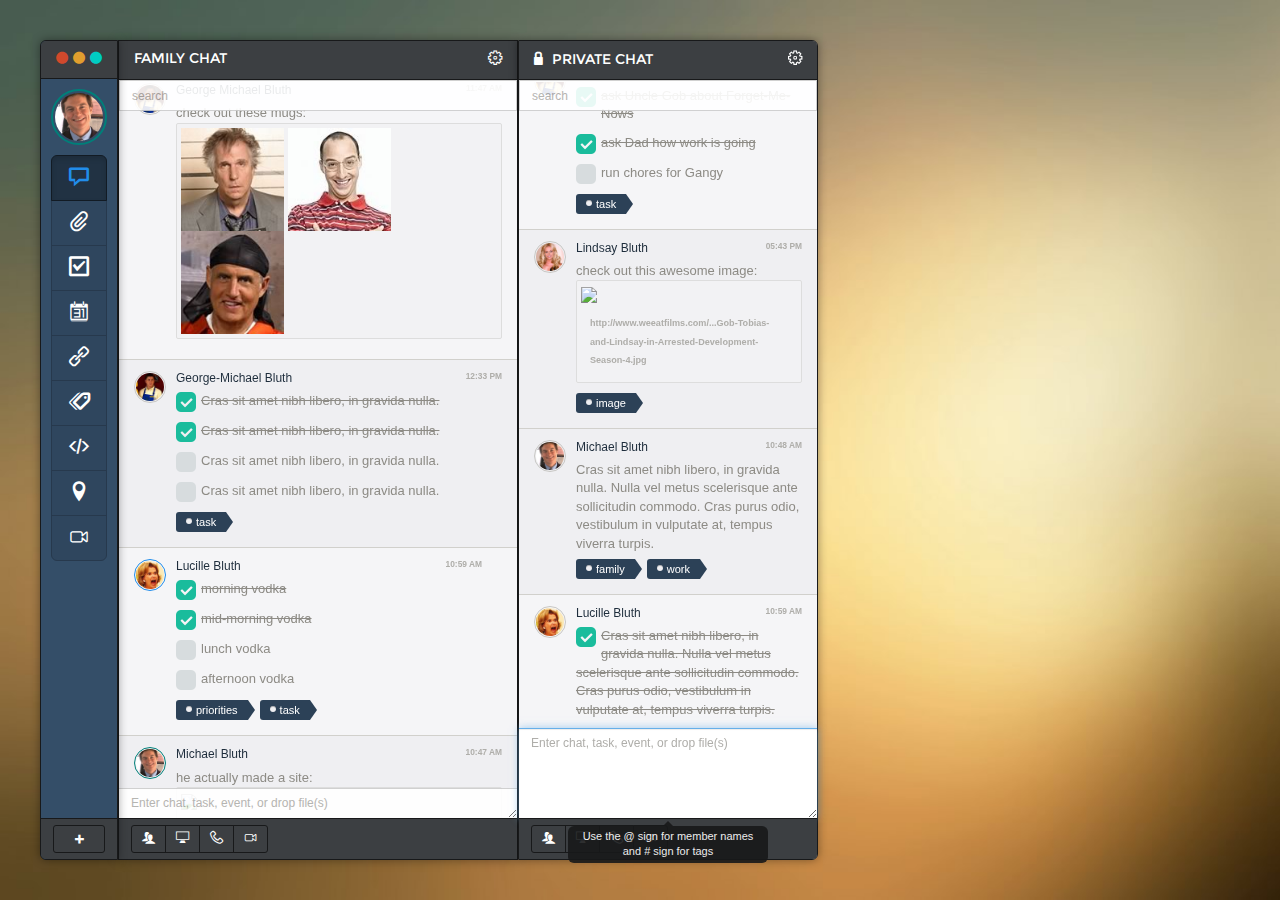
==== commit 2d81c14e: "Changing at.js names and tags" ====
--- a/index.html
+++ b/index.html
@@ -114,7 +114,7 @@
 									<input type="search" class="form-control push-bottom" placeholder="search users" />
 									<ul class="list-inline list-users clearfix">
 										<li class="col-xs-3"><a href="#"><img class="img-circle" src="assets/images/avatars/ann_128.jpg" width="64" alt="..."> <div class="text-sm text-truncate push-top-sm push-bottom-sm">Ann (Her?)</div></a></li>
-										<li class="col-xs-3"><a href="#"><img class="img-circle" src="assets/images/avatars/barry_128.jpg" width="64" alt="..."> <div class="text-sm text-truncate push-top-sm push-bottom-sm">Barry Zuckerhorn</div></a></li>
+										<li class="col-xs-3"><a href="#"><img class="img-circle" src="assets/images/avatars/barry_128.jpg" width="64" alt="..."> <div class="text-sm text-truncate push-top-sm push-bottom-sm">Barry  Zuckerkorn</div></a></li>
 										<li class="col-xs-3"><a href="#"><img class="img-circle" src="assets/images/avatars/bob_128.jpg" width="64" alt="..."> <div class="text-sm text-truncate push-top-sm push-bottom-sm">Bob Loblaw</div></a></li>
 										<li class="col-xs-3"><a href="#"><img class="img-circle" src="assets/images/avatars/buster_128.jpg" width="64" alt="..."> <div class="text-sm text-truncate push-top-sm push-bottom-sm">Buster Bluth</div></a></li>
 										<li class="col-xs-3"><a href="#"><img class="img-circle" src="assets/images/avatars/george-michael_128.jpg" width="64" alt="..."> <div class="text-sm text-truncate push-top-sm push-bottom-sm">George-Michael Bluth</div></a></li>
@@ -197,7 +197,7 @@
 								</a>
 								<div class="media-body">
 									<a href="#" class="text-date">5:56 PM</a>
-									<a href="#" class="media-heading">Barry Zuckerhorn</a>
+									<a href="#" class="media-heading">Barry  Zuckerkorn</a>
 									<div class="media-text">
 										maybe this is a family matter?
 									</div>
@@ -229,7 +229,7 @@
 								</a>
 								<div class="media-body">
 									<a href="#" class="text-date">5:56 PM</a>
-									<a href="#" class="media-heading">Barry Zuckerhorn</a>
+									<a href="#" class="media-heading">Barry  Zuckerkorn</a>
 									<div class="media-text">
 										That's a low blow, <a href="#">@Loblaw</a>
 									</div>
@@ -264,7 +264,7 @@
 								</a>
 								<div class="media-body">
 									<a href="#" class="text-date">5:56 PM</a>
-									<a href="#" class="media-heading">Barry Zuckerhorn</a>
+									<a href="#" class="media-heading">Barry  Zuckerkorn</a>
 									<div class="media-text">
 										can we stay on task here? what's up <a href="#">@Michael</a>?
 									</div>
@@ -1188,7 +1188,7 @@
 				<div class="modal-body text-center">
 					<ul class="list-inline list-users clearfix">
 						<li class="col-xs-3"><a href="#"><img class="img-circle" src="assets/images/avatars/ann_128.jpg" width="64" alt="..."> <div class="text-sm text-truncate push-top-sm push-bottom-sm">Ann (Her?)</div></a></li>
-						<li class="col-xs-3"><a href="#"><img class="img-circle" src="assets/images/avatars/barry_128.jpg" width="64" alt="..."> <div class="text-sm text-truncate push-top-sm push-bottom-sm">Barry Zuckerhorn</div></a></li>
+						<li class="col-xs-3"><a href="#"><img class="img-circle" src="assets/images/avatars/barry_128.jpg" width="64" alt="..."> <div class="text-sm text-truncate push-top-sm push-bottom-sm">Barry  Zuckerkorn</div></a></li>
 						<li class="col-xs-3"><a href="#"><img class="img-circle" src="assets/images/avatars/bob_128.jpg" width="64" alt="..."> <div class="text-sm text-truncate push-top-sm push-bottom-sm">Bob Loblaw</div></a></li>
 						<li class="col-xs-3"><a href="#"><img class="img-circle" src="assets/images/avatars/buster_128.jpg" width="64" alt="..."> <div class="text-sm text-truncate push-top-sm push-bottom-sm">Buster Bluth</div></a></li>
 						<li class="col-xs-3"><a href="#"><img class="img-circle" src="assets/images/avatars/george-michael_128.jpg" width="64" alt="..."> <div class="text-sm text-truncate push-top-sm push-bottom-sm">George-Michael Bluth</div></a></li>
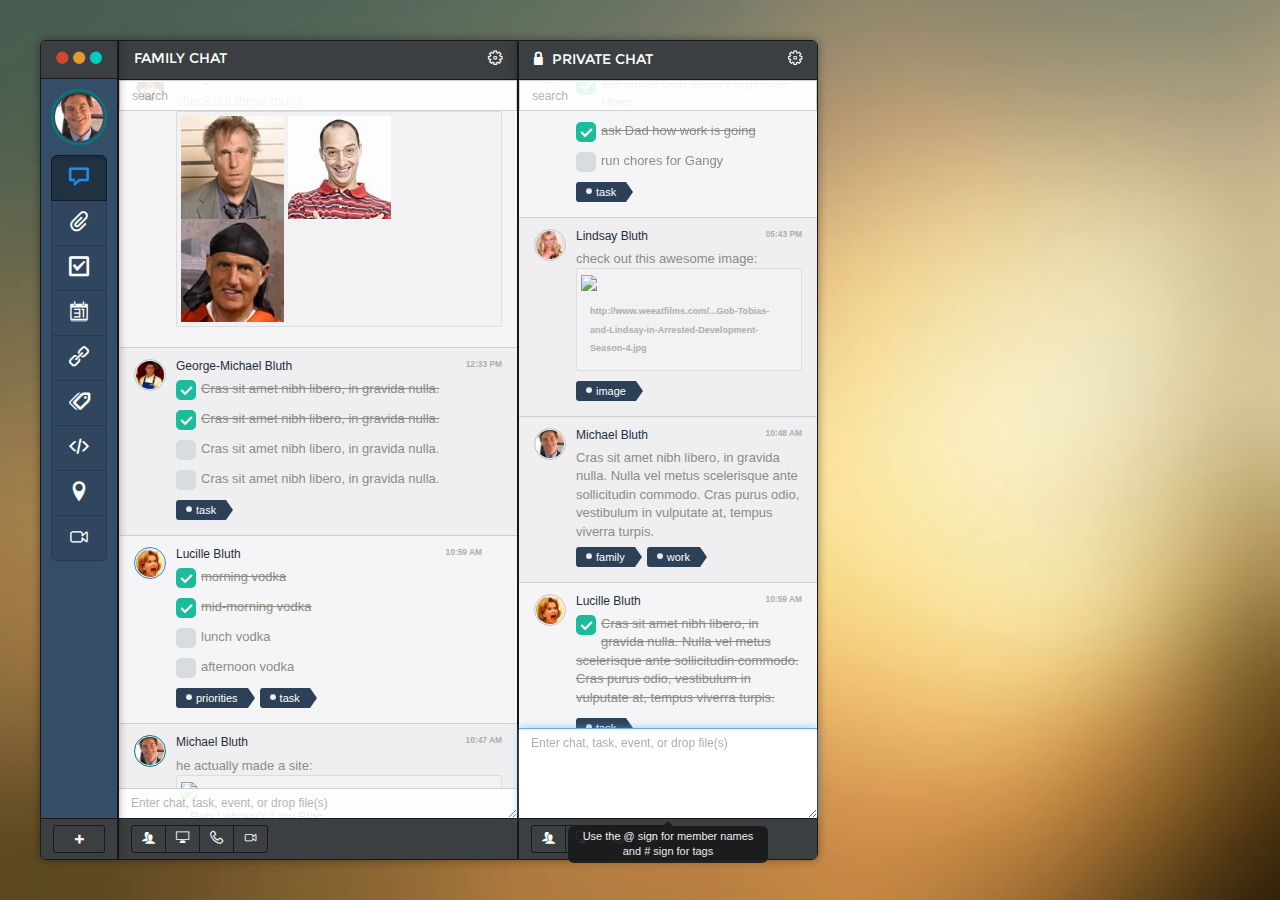
==== commit a0cc4aa2: "Changing animation" ====
--- a/index.html
+++ b/index.html
@@ -84,7 +84,7 @@
 						<h3 class="panel-title"><span class="editable">New Silo</span></h3>
 					</div>
 					<input type="search" placeholder="search" class="form-control" />
-					<ul class="list-group list-group-striped papercut" style="width:100%">
+					<ul class="list-group list-group-striped wave" style="width:100%">
 						<!-- begin item -->
 						<li class="list-group-item toggle-item" style="display:none">
 							<a class="items-reveal btn btn-xs btn-default pull-right" data-dismiss="alert" href="#" aria-hidden="true">&times;</a>
@@ -341,7 +341,7 @@
 						<h3 class="panel-title">Family Chat</h3>
 					</div>
 					<input type="search" placeholder="search" class="form-control" />
-					<ul class="list-group list-group-striped papercut">
+					<ul class="list-group list-group-striped wave">
 						<!-- begin item -->
 						<li class="list-group-item">
 							<div class="media">
@@ -766,7 +766,7 @@
 						<h3 class="panel-title"><span aria-hidden="true" class="icon-lock"></span> Private Chat</h3>
 					</div>
 					<input type="search" placeholder="search" class="form-control" />
-					<ul class="list-group list-group-striped papercut">
+					<ul class="list-group list-group-striped wave">
 						<!-- begin item -->
 						<li class="list-group-item">
 							<div class="media">
